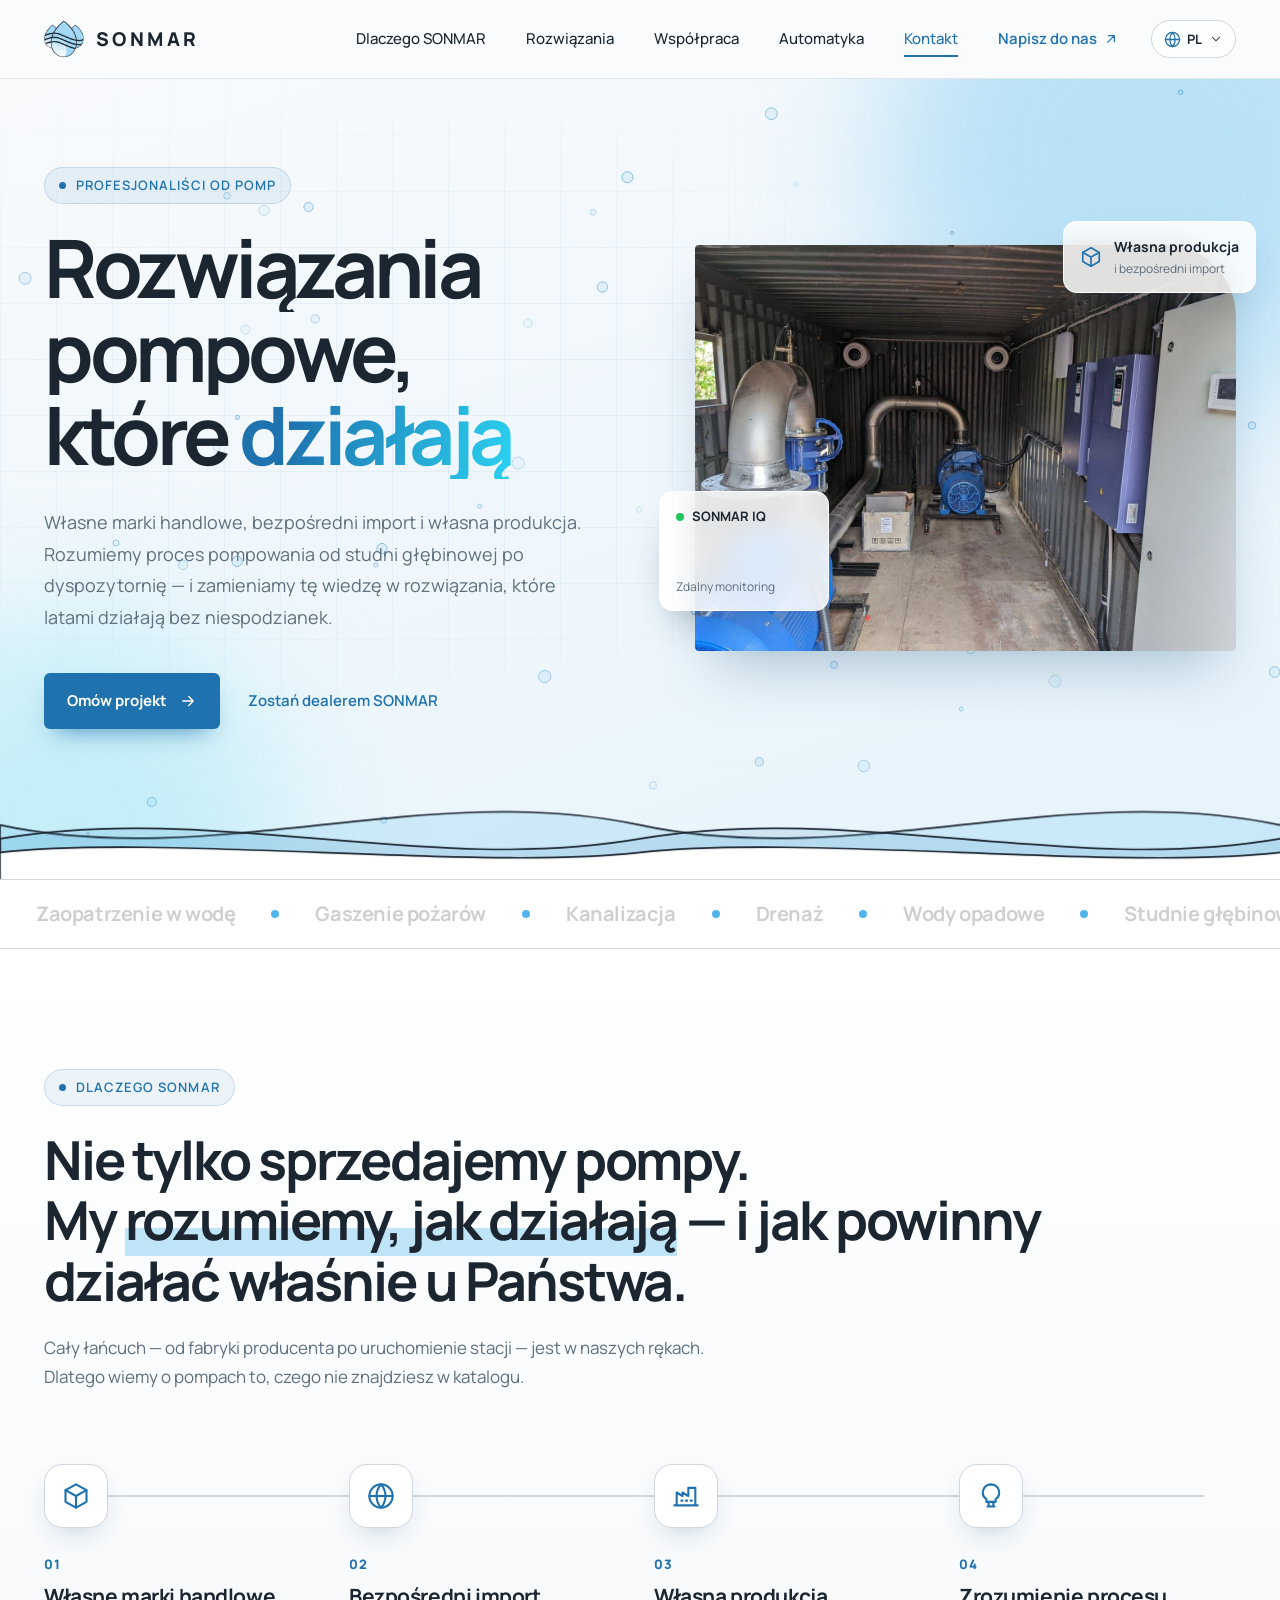
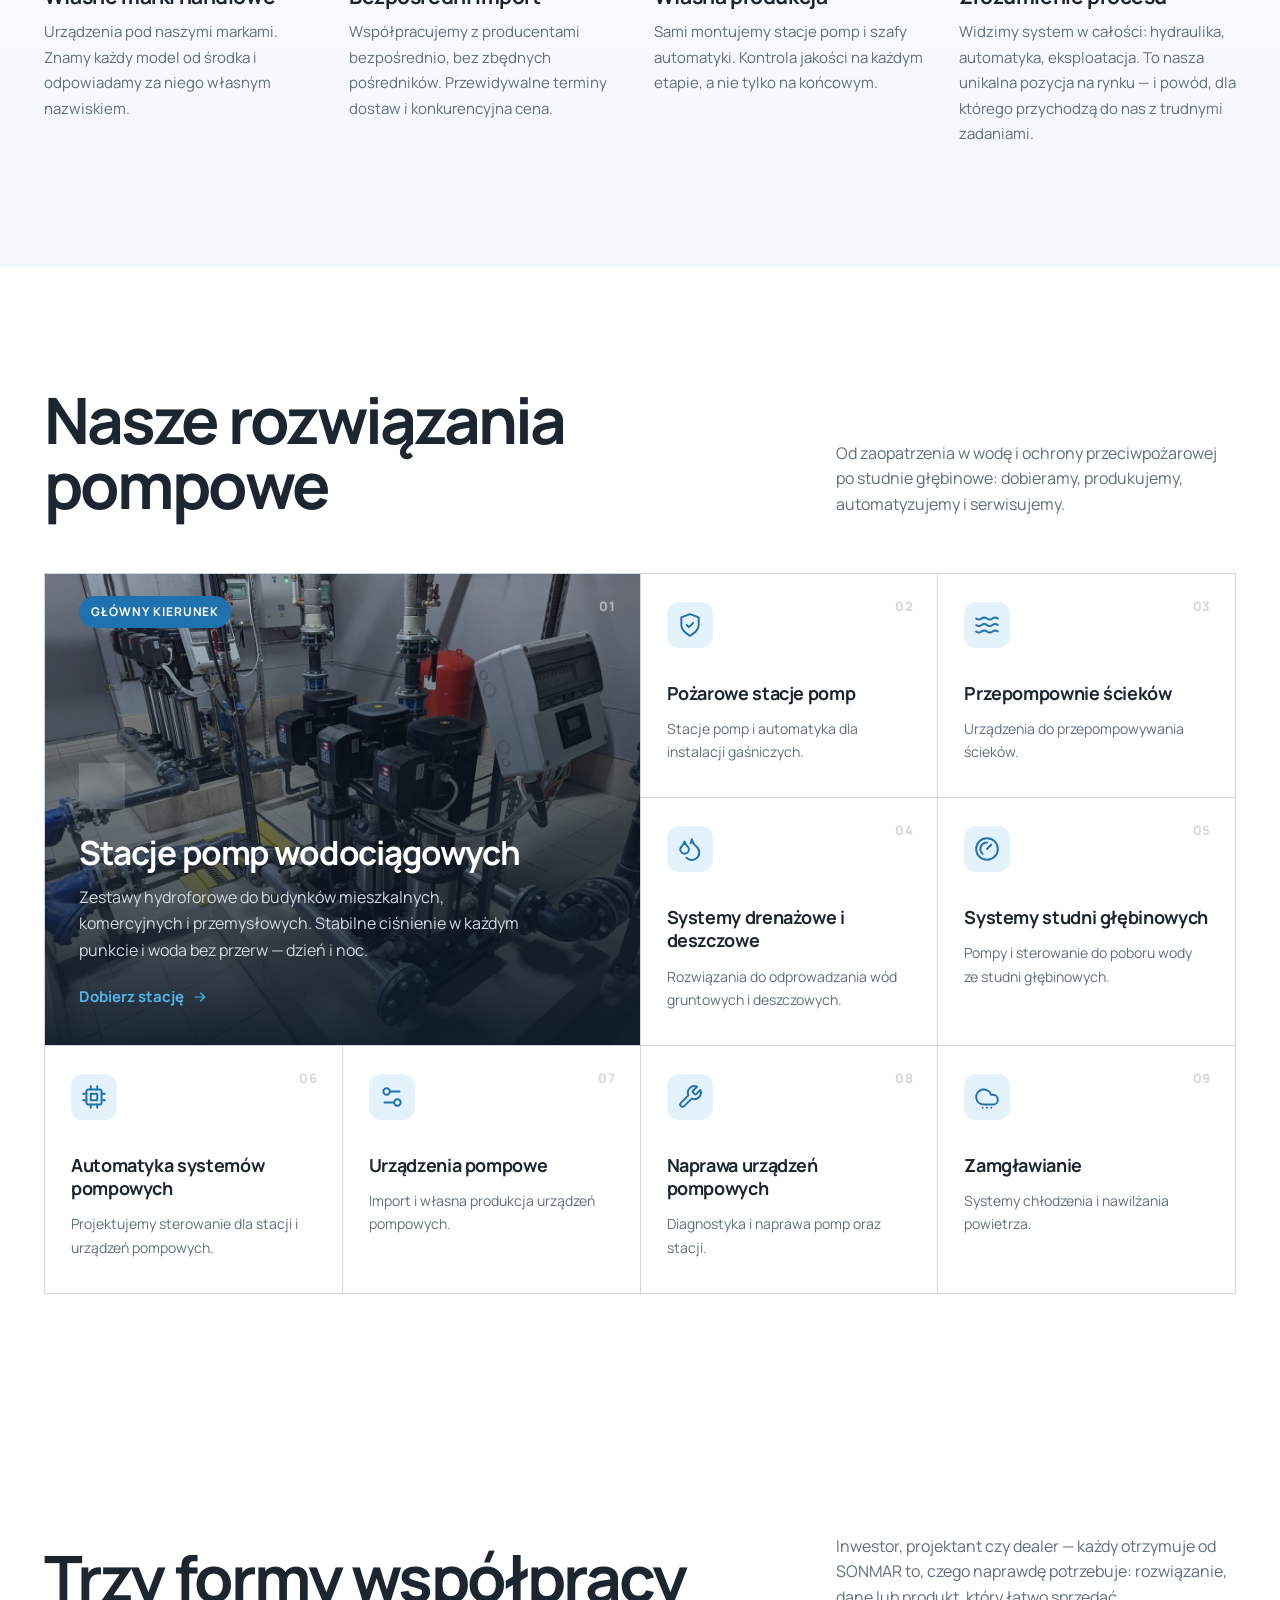
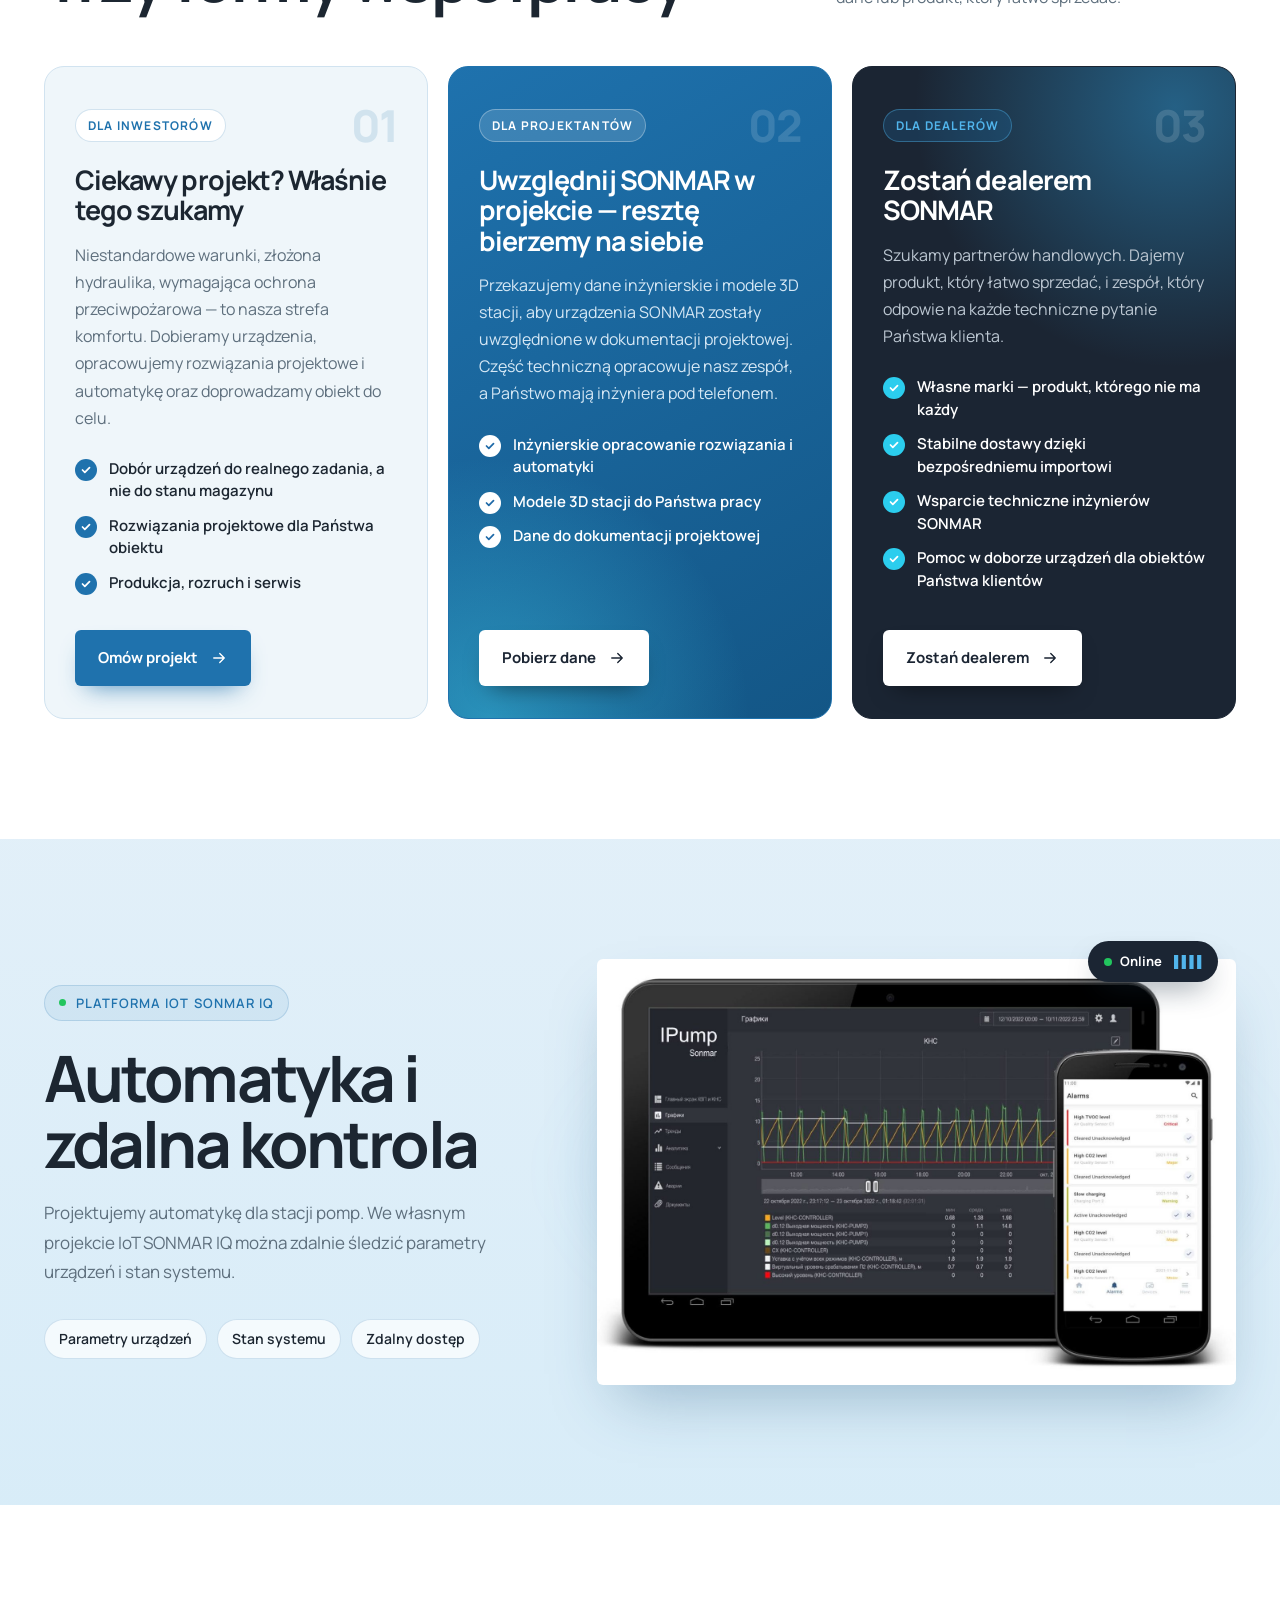
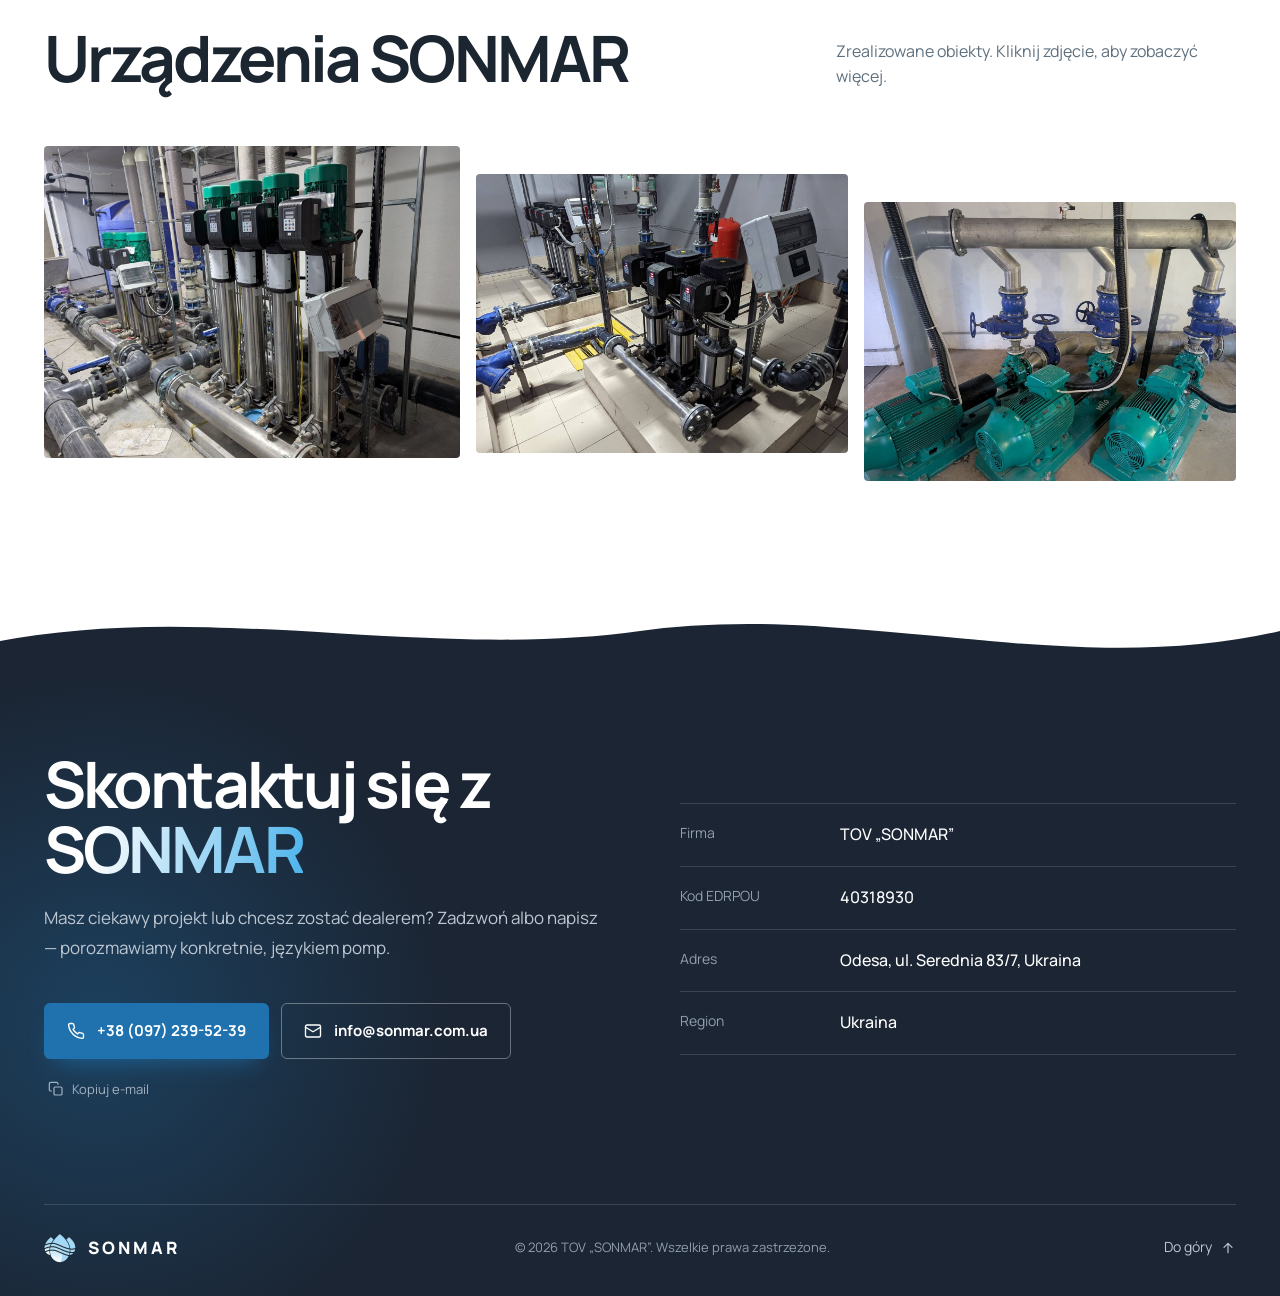
==== pl/index.html @ 3828e10c "Add language switcher with Polish, Romanian and Russian versions Ukrainian stays the default at the " ====
<!DOCTYPE html>
<!-- Згенеровано з index.html скриптом i18n/build.py — не редагуйте вручну -->

<html lang="pl">
<head>
<meta charset="utf-8"/>
<meta content="width=device-width, initial-scale=1.0" name="viewport"/>
<title>SONMAR — rozwiązania pompowe: własne marki, import, produkcja</title>
<meta content="SONMAR — profesjonaliści od pomp: własne marki, bezpośredni import i produkcja. Stacje pomp wodociągowych, pożarowych, przepompownie ścieków i automatyka pod klucz. Szukamy dealerów." name="description"/>
<meta content="index, follow" name="robots"/>
<meta content="#1f6aa8" name="theme-color"/>
<meta content="SONMAR — stacje pomp i automatyka" property="og:title"/>
<meta content="Stacje pomp, automatyka, dane inżynierskie i modele 3D SONMAR dla projektantów." property="og:description"/>
<meta content="website" property="og:type"/>
<meta content="pl_PL" property="og:locale"/>
<meta content="https://sonmar.com.ua/images/pump-station-container.jpg" property="og:image"/>
<meta content="https://sonmar.com.ua/pl/" property="og:url"/>
<meta content="summary_large_image" name="twitter:card"/>
<link href="https://sonmar.com.ua/pl/" rel="canonical"/>
<link href="https://sonmar.com.ua/" hreflang="uk" rel="alternate"/>
<link href="https://sonmar.com.ua/pl/" hreflang="pl" rel="alternate"/>
<link href="https://sonmar.com.ua/ro/" hreflang="ro" rel="alternate"/>
<link href="https://sonmar.com.ua/ru/" hreflang="ru" rel="alternate"/>
<link href="https://sonmar.com.ua/" hreflang="x-default" rel="alternate"/>
<link href="../images/sonmar-iq-mark.png" rel="icon" type="image/png"/>
<link href="../images/apple-touch-icon.png" rel="apple-touch-icon"/>
<link href="https://fonts.googleapis.com" rel="preconnect"/>
<link crossorigin="" href="https://fonts.gstatic.com" rel="preconnect"/>
<link href="https://fonts.googleapis.com/css2?family=Manrope:wght@400;500;600;700;800&amp;display=swap" rel="stylesheet"/>
<link href="../styles.css?v=202610081537" rel="stylesheet"/>
</head>
<body>
<div aria-hidden="true" class="progress"><span></span></div>
<!-- ===== Header ===== -->
<header class="header" id="header">
<div class="container header__inner">
<a aria-label="SONMAR — na górę strony" class="logo" href="#top">
<img alt="" height="40" src="../images/sonmar-iq-mark.png" width="40"/>
<span>SONMAR</span>
</a>
<nav aria-label="Główna nawigacja" class="nav" id="nav">
<a href="#why">Dlaczego SONMAR</a>
<a href="#systems">Rozwiązania</a>
<a href="#partners">Współpraca</a>
<a href="#automation">Automatyka</a>
<a href="#contacts">Kontakt</a>
<a class="nav__cta" href="#contacts">Napisz do nas
          <svg aria-hidden="true" height="16" viewbox="0 0 24 24" width="16"><path d="M7 17 17 7M8 7h9v9"></path></svg>
</a>
</nav>
<div class="lang" id="lang">
<button aria-expanded="false" aria-haspopup="true" aria-label="Język strony" class="lang__btn">
<svg aria-hidden="true" height="17" viewbox="0 0 24 24" width="17"><circle cx="12" cy="12" r="10"></circle><path d="M2 12h20M12 2a15 15 0 0 1 0 20M12 2a15 15 0 0 0 0 20"></path></svg>
<span class="lang__cur">PL</span>
<svg aria-hidden="true" class="lang__chev" height="14" viewbox="0 0 24 24" width="14"><path d="m6 9 6 6 6-6"></path></svg>
</button>
<ul class="lang__menu">
<li><a data-lang="uk" href="/" hreflang="uk" lang="uk"><b>UA</b> Українська</a></li>
<li><a aria-current="true" data-lang="pl" href="/pl/" hreflang="pl" lang="pl"><b>PL</b> Polski</a></li>
<li><a data-lang="ro" href="/ro/" hreflang="ro" lang="ro"><b>RO</b> Română</a></li>
<li><a data-lang="ru" href="/ru/" hreflang="ru" lang="ru"><b>RU</b> Русский</a></li>
</ul>
</div>
<button aria-controls="nav" aria-expanded="false" aria-label="Menu" class="burger" id="burger">
<span></span><span></span><span></span>
</button>
</div>
</header>
<main id="top">
<!-- ===== Hero ===== -->
<section class="hero">
<div aria-hidden="true" class="hero__bg">
<div class="blob blob--1"></div>
<div class="blob blob--2"></div>
<div class="grid-pattern"></div>
<canvas id="bubbles"></canvas>
</div>
<div class="container hero__inner">
<div class="hero__text">
<span class="eyebrow reveal"><i class="dot"></i> Profesjonaliści od pomp</span>
<h1 class="hero__title">
<span class="line"><span>Rozwiązania</span></span>
<span class="line"><span>pompowe,</span></span>
<span class="line"><span>które <em class="gradient-text">działają</em></span></span>
</h1>
<p class="hero__lead reveal" style="--d: .45s">
            Własne marki handlowe, bezpośredni import i własna produkcja. Rozumiemy proces pompowania od studni głębinowej po dyspozytornię — i zamieniamy tę wiedzę w rozwiązania, które latami działają bez niespodzianek.
          </p>
<div class="hero__actions reveal" style="--d: .6s">
<a class="btn btn--primary magnetic" href="#contacts">
              Omów projekt
              <svg aria-hidden="true" height="18" viewbox="0 0 24 24" width="18"><path d="M5 12h14M13 6l6 6-6 6"></path></svg>
</a>
<a class="link-arrow" href="#partners">Zostań dealerem SONMAR</a>
</div>
</div>
<div class="hero__media reveal" style="--d: .3s">
<div class="hero__frame tilt">
<img alt="Stacja pomp SONMAR w kontenerze" fetchpriority="high" height="1054" src="../images/pump-station-container.jpg" width="1400"/>
<div aria-hidden="true" class="hero__shine"></div>
</div>
<div class="float-card float-card--iq">
<span class="live"><i></i> SONMAR IQ</span>
<svg aria-hidden="true" class="spark" viewbox="0 0 120 36">
<path d="M0 26 L12 22 L20 28 L30 12 L40 18 L50 8 L60 20 L72 14 L82 24 L94 10 L106 16 L120 6"></path>
</svg>
<small>Zdalny monitoring</small>
</div>
<div class="float-card float-card--3d">
<svg aria-hidden="true" class="cube" height="22" viewbox="0 0 24 24" width="22"><path d="M12 2 3 7v10l9 5 9-5V7l-9-5Z"></path><path d="m3 7 9 5 9-5M12 12v10"></path></svg>
<div><b>Własna produkcja</b><small>i bezpośredni import</small></div>
</div>
</div>
</div>
<svg aria-hidden="true" class="waves" preserveaspectratio="none" viewbox="0 0 1440 120">
<path class="wave wave--1" d="M0 60 C 240 110 480 10 720 60 C 960 110 1200 10 1440 60 C 1680 110 1920 10 2160 60 C 2400 110 2640 10 2880 60 V120 H0 Z"></path>
<path class="wave wave--2" d="M0 75 C 240 35 480 115 720 75 C 960 35 1200 115 1440 75 C 1680 35 1920 115 2160 75 C 2400 35 2640 115 2880 75 V120 H0 Z"></path>
<path class="wave wave--3" d="M0 90 C 180 70 540 110 720 90 C 900 70 1260 110 1440 90 C 1620 70 1980 110 2160 90 C 2340 70 2700 110 2880 90 V120 H0 Z"></path>
</svg>
</section>
<!-- ===== Ticker ===== -->
<div aria-hidden="true" class="ticker">
<div class="ticker__track">
<span>Zaopatrzenie w wodę</span><span>Gaszenie pożarów</span><span>Kanalizacja</span><span>Drenaż</span><span>Wody opadowe</span><span>Studnie głębinowe</span><span>Automatyka</span><span>Modele 3D</span><span>Zamgławianie</span><span>Serwis</span>
<span>Zaopatrzenie w wodę</span><span>Gaszenie pożarów</span><span>Kanalizacja</span><span>Drenaż</span><span>Wody opadowe</span><span>Studnie głębinowe</span><span>Automatyka</span><span>Modele 3D</span><span>Zamgławianie</span><span>Serwis</span>
</div>
</div>
<!-- ===== Why SONMAR ===== -->
<section class="section why" id="why">
<div class="container">
<span class="eyebrow reveal"><i class="dot"></i> Dlaczego SONMAR</span>
<h2 class="why__statement reveal">
          Nie tylko sprzedajemy pompy.<br/>
          My <span class="mark">rozumiemy, jak działają</span> — i jak powinny działać właśnie u Państwa.
        </h2>
<p class="lead reveal" style="--d:.1s">Cały łańcuch — od fabryki producenta po uruchomienie stacji — jest w naszych rękach. Dlatego wiemy o pompach to, czego nie znajdziesz w katalogu.</p>
<div class="flow" id="flow">
<div aria-hidden="true" class="flow__line"><span></span></div>
<article class="pillar reveal">
<span class="pillar__icon"><svg aria-hidden="true" viewbox="0 0 24 24"><path d="M12 2 3 7v10l9 5 9-5V7l-9-5Z"></path><path d="m3 7 9 5 9-5M12 12v10"></path></svg></span>
<span class="pillar__num">01</span>
<h3>Własne marki handlowe</h3>
<p>Urządzenia pod naszymi markami. Znamy każdy model od środka i odpowiadamy za niego własnym nazwiskiem.</p>
</article>
<article class="pillar reveal" style="--d:.1s">
<span class="pillar__icon"><svg aria-hidden="true" viewbox="0 0 24 24"><circle cx="12" cy="12" r="10"></circle><path d="M2 12h20M12 2a15 15 0 0 1 0 20M12 2a15 15 0 0 0 0 20"></path></svg></span>
<span class="pillar__num">02</span>
<h3>Bezpośredni import</h3>
<p>Współpracujemy z producentami bezpośrednio, bez zbędnych pośredników. Przewidywalne terminy dostaw i konkurencyjna cena.</p>
</article>
<article class="pillar reveal" style="--d:.2s">
<span class="pillar__icon"><svg aria-hidden="true" viewbox="0 0 24 24"><path d="M2 20h20M4 20V9l5 3V9l5 3V5h6v15"></path><path d="M8 16h1M12 16h1M16 16h1"></path></svg></span>
<span class="pillar__num">03</span>
<h3>Własna produkcja</h3>
<p>Sami montujemy stacje pomp i szafy automatyki. Kontrola jakości na każdym etapie, a nie tylko na końcowym.</p>
</article>
<article class="pillar reveal" style="--d:.3s">
<span class="pillar__icon"><svg aria-hidden="true" viewbox="0 0 24 24"><path d="M12 2a7 7 0 0 0-4 12.7V17h8v-2.3A7 7 0 0 0 12 2Z"></path><path d="M9 21h6M10 17v4M14 17v4"></path></svg></span>
<span class="pillar__num">04</span>
<h3>Zrozumienie procesu</h3>
<p>Widzimy system w całości: hydraulika, automatyka, eksploatacja. To nasza unikalna pozycja na rynku — i powód, dla którego przychodzą do nas z trudnymi zadaniami.</p>
</article>
</div>
</div>
</section>
<!-- ===== Systems ===== -->
<section class="section" id="systems">
<div class="container">
<div class="section__head">
<h2 class="h2 reveal">Nasze rozwiązania pompowe</h2>
<p class="section__sub reveal" style="--d:.1s">Od zaopatrzenia w wodę i ochrony przeciwpożarowej po studnie głębinowe: dobieramy, produkujemy, automatyzujemy i serwisujemy.</p>
</div>
<div class="cards">
<article class="card card--feature reveal">
<img alt="" class="card__bg" loading="lazy" src="../images/pump-equipment.jpg"/>
<span class="card__num">01</span>
<span class="card__badge">Główny kierunek</span>
<svg aria-hidden="true" class="card__icon" viewbox="0 0 24 24"><path d="M12 2.7S5 10 5 14.5a7 7 0 0 0 14 0C19 10 12 2.7 12 2.7Z"></path><path d="M9 15a3 3 0 0 0 3 3"></path></svg>
<h3>Stacje pomp wodociągowych</h3>
<p>Zestawy hydroforowe do budynków mieszkalnych, komercyjnych i przemysłowych. Stabilne ciśnienie w każdym punkcie i woda bez przerw — dzień i noc.</p>
<a class="card__link" href="#contacts">Dobierz stację
              <svg aria-hidden="true" height="16" viewbox="0 0 24 24" width="16"><path d="M5 12h14M13 6l6 6-6 6"></path></svg>
</a>
</article>
<article class="card reveal">
<span class="card__num">02</span>
<svg aria-hidden="true" class="card__icon" viewbox="0 0 24 24"><path d="M12 22s8-4 8-10V5l-8-3-8 3v7c0 6 8 10 8 10Z"></path><path d="m9 12 2 2 4-4"></path></svg>
<h3>Pożarowe stacje pomp</h3>
<p>Stacje pomp i automatyka dla instalacji gaśniczych.</p>
</article>
<article class="card reveal" style="--d:.06s">
<span class="card__num">03</span>
<svg aria-hidden="true" class="card__icon" viewbox="0 0 24 24"><path d="M2 6c.6.5 1.2 1 2.5 1C7 7 7 5 9.5 5c2.6 0 2.4 2 5 2 2.5 0 2.5-2 5-2 1.3 0 1.9.5 2.5 1M2 12c.6.5 1.2 1 2.5 1 2.5 0 2.5-2 5-2 2.6 0 2.4 2 5 2 2.5 0 2.5-2 5-2 1.3 0 1.9.5 2.5 1M2 18c.6.5 1.2 1 2.5 1 2.5 0 2.5-2 5-2 2.6 0 2.4 2 5 2 2.5 0 2.5-2 5-2 1.3 0 1.9.5 2.5 1"></path></svg>
<h3>Przepompownie ścieków</h3>
<p>Urządzenia do przepompowywania ścieków.</p>
</article>
<article class="card reveal" style="--d:.12s">
<span class="card__num">04</span>
<svg aria-hidden="true" class="card__icon" viewbox="0 0 24 24"><path d="M7 16.3c2.2 0 4-1.8 4-4 0-1.2-.6-2.3-1.8-3.3S7.3 6.6 7 5c-.3 1.6-1.2 3.1-2.2 4S3 11.1 3 12.3c0 2.2 1.8 4 4 4Z"></path><path d="M12.6 6.6A11 11 0 0 0 13.6 3c.5 2.5 2 4.9 4 6.5s3 3.5 3 5.5a6.98 6.98 0 0 1-11.9 5"></path></svg>
<h3>Systemy drenażowe i deszczowe</h3>
<p>Rozwiązania do odprowadzania wód gruntowych i deszczowych.</p>
</article>
<article class="card reveal" style="--d:.18s">
<span class="card__num">05</span>
<svg aria-hidden="true" class="card__icon" viewbox="0 0 24 24"><circle cx="12" cy="12" r="10"></circle><path d="m12 12 4-4M8 16.5A6 6 0 0 1 12 6"></path></svg>
<h3>Systemy studni głębinowych</h3>
<p>Pompy i sterowanie do poboru wody ze studni głębinowych.</p>
</article>
<article class="card reveal">
<span class="card__num">06</span>
<svg aria-hidden="true" class="card__icon" viewbox="0 0 24 24"><rect height="14" rx="2" width="14" x="5" y="5"></rect><rect height="6" width="6" x="9" y="9"></rect><path d="M9 2v3M15 2v3M9 19v3M15 19v3M2 9h3M2 15h3M19 9h3M19 15h3"></path></svg>
<h3>Automatyka systemów pompowych</h3>
<p>Projektujemy sterowanie dla stacji i urządzeń pompowych.</p>
</article>
<article class="card reveal" style="--d:.06s">
<span class="card__num">07</span>
<svg aria-hidden="true" class="card__icon" viewbox="0 0 24 24"><path d="M14 17H5M19 7h-9"></path><circle cx="17" cy="17" r="3"></circle><circle cx="7" cy="7" r="3"></circle></svg>
<h3>Urządzenia pompowe</h3>
<p>Import i własna produkcja urządzeń pompowych.</p>
</article>
<article class="card reveal" style="--d:.12s">
<span class="card__num">08</span>
<svg aria-hidden="true" class="card__icon" viewbox="0 0 24 24"><path d="M14.7 6.3a1 1 0 0 0 0 1.4l1.6 1.6a1 1 0 0 0 1.4 0l3.77-3.77a6 6 0 0 1-7.94 7.94l-6.91 6.91a2.12 2.12 0 0 1-3-3l6.91-6.91a6 6 0 0 1 7.94-7.94l-3.76 3.76Z"></path></svg>
<h3>Naprawa urządzeń pompowych</h3>
<p>Diagnostyka i naprawa pomp oraz stacji.</p>
</article>
<article class="card reveal" style="--d:.18s">
<span class="card__num">09</span>
<svg aria-hidden="true" class="card__icon" viewbox="0 0 24 24"><path d="M17.5 19H9a7 7 0 1 1 6.71-9h1.79a4.5 4.5 0 1 1 0 9Z"></path><path d="M8 22h.01M12 22h.01M16 22h.01"></path></svg>
<h3>Zamgławianie</h3>
<p>Systemy chłodzenia i nawilżania powietrza.</p>
</article>
</div>
</div>
</section>
<!-- ===== Partners ===== -->
<section class="section paths" id="partners">
<div class="container">
<div class="section__head">
<h2 class="h2 reveal">Trzy formy współpracy</h2>
<p class="section__sub reveal" style="--d:.1s">Inwestor, projektant czy dealer — każdy otrzymuje od SONMAR to, czego naprawdę potrzebuje: rozwiązanie, dane lub produkt, który łatwo sprzedać.</p>
</div>
<div class="paths__grid paths__grid--3">
<article class="path reveal">
<div class="path__top"><span class="path__tag">Dla inwestorów</span><span class="path__num">01</span></div>
<h3>Ciekawy projekt? Właśnie tego szukamy</h3>
<p>Niestandardowe warunki, złożona hydraulika, wymagająca ochrona przeciwpożarowa — to nasza strefa komfortu. Dobieramy urządzenia, opracowujemy rozwiązania projektowe i automatykę oraz doprowadzamy obiekt do celu.</p>
<ul class="ticks">
<li>Dobór urządzeń do realnego zadania, a nie do stanu magazynu</li>
<li>Rozwiązania projektowe dla Państwa obiektu</li>
<li>Produkcja, rozruch i serwis</li>
</ul>
<a class="btn btn--primary magnetic" href="#contacts">Omów projekt
              <svg aria-hidden="true" height="18" viewbox="0 0 24 24" width="18"><path d="M5 12h14M13 6l6 6-6 6"></path></svg>
</a>
</article>
<article class="path path--blue reveal" id="designers" style="--d:.1s">
<div aria-hidden="true" class="path__glow"></div>
<div class="path__top"><span class="path__tag">Dla projektantów</span><span class="path__num">02</span></div>
<h3>Uwzględnij SONMAR w projekcie — resztę bierzemy na siebie</h3>
<p>Przekazujemy dane inżynierskie i modele 3D stacji, aby urządzenia SONMAR zostały uwzględnione w dokumentacji projektowej. Część techniczną opracowuje nasz zespół, a Państwo mają inżyniera pod telefonem.</p>
<ul class="ticks">
<li>Inżynierskie opracowanie rozwiązania i automatyki</li>
<li>Modele 3D stacji do Państwa pracy</li>
<li>Dane do dokumentacji projektowej</li>
</ul>
<a class="btn btn--light magnetic" href="mailto:info@sonmar.com.ua?subject=Dane%20do%20projektu">Pobierz dane
              <svg aria-hidden="true" height="18" viewbox="0 0 24 24" width="18"><path d="M5 12h14M13 6l6 6-6 6"></path></svg>
</a>
</article>
<article class="path path--dark reveal" id="dealers" style="--d:.2s">
<div aria-hidden="true" class="path__glow"></div>
<div class="path__top"><span class="path__tag">Dla dealerów</span><span class="path__num">03</span></div>
<h3>Zostań dealerem SONMAR</h3>
<p>Szukamy partnerów handlowych. Dajemy produkt, który łatwo sprzedać, i zespół, który odpowie na każde techniczne pytanie Państwa klienta.</p>
<ul class="ticks">
<li>Własne marki — produkt, którego nie ma każdy</li>
<li>Stabilne dostawy dzięki bezpośredniemu importowi</li>
<li>Wsparcie techniczne inżynierów SONMAR</li>
<li>Pomoc w doborze urządzeń dla obiektów Państwa klientów</li>
</ul>
<a class="btn btn--light magnetic" href="mailto:info@sonmar.com.ua?subject=Dealer%20SONMAR">Zostań dealerem
              <svg aria-hidden="true" height="18" viewbox="0 0 24 24" width="18"><path d="M5 12h14M13 6l6 6-6 6"></path></svg>
</a>
</article>
</div>
</div>
</section>
<!-- ===== Automation ===== -->
<section class="section section--blue" id="automation">
<div class="container split split--center">
<div class="split__text">
<span class="eyebrow reveal"><i class="dot dot--live"></i> Platforma IoT SONMAR IQ</span>
<h2 class="h2 reveal">Automatyka i zdalna kontrola</h2>
<p class="lead reveal" style="--d:.1s">Projektujemy automatykę dla stacji pomp. We własnym projekcie IoT SONMAR IQ można zdalnie śledzić parametry urządzeń i stan systemu.</p>
<ul class="chips reveal" style="--d:.2s">
<li>Parametry urządzeń</li>
<li>Stan systemu</li>
<li>Zdalny dostęp</li>
</ul>
</div>
<div class="device reveal" style="--d:.15s">
<div aria-hidden="true" class="device__glow"></div>
<img alt="Interfejs SONMAR IQ na tablecie i smartfonie" height="1096" loading="lazy" src="../images/sonmar-iot-dashboard.jpg" width="1648"/>
<div class="device__badge">
<span class="live"><i></i> Online</span>
<svg aria-hidden="true" class="eq" viewbox="0 0 40 20">
<rect height="20" width="6" x="0"></rect><rect height="20" width="6" x="11"></rect><rect height="20" width="6" x="22"></rect><rect height="20" width="6" x="33"></rect>
</svg>
</div>
</div>
</div>
</section>
<!-- ===== Equipment ===== -->
<section class="section" id="equipment">
<div class="container">
<div class="section__head">
<h2 class="h2 reveal">Urządzenia SONMAR</h2>
<p class="section__sub reveal" style="--d:.1s">Zrealizowane obiekty. Kliknij zdjęcie, aby zobaczyć więcej.</p>
</div>
<div class="gallery">
<button class="gallery__item reveal" data-full="../images/pump-installation.jpg">
<img alt="Zestaw hydroforowy" height="1054" loading="lazy" src="../images/pump-installation.jpg" width="1400"/>
<span aria-hidden="true" class="gallery__zoom"><svg height="22" viewbox="0 0 24 24" width="22"><circle cx="11" cy="11" r="7"></circle><path d="m20 20-4-4M11 8v6M8 11h6"></path></svg></span>
</button>
<button class="gallery__item reveal" data-full="../images/pump-equipment.jpg" style="--d:.1s">
<img alt="Pionowe pompy wielostopniowe ze sterowaniem częstotliwościowym" height="1054" loading="lazy" src="../images/pump-equipment.jpg" width="1400"/>
<span aria-hidden="true" class="gallery__zoom"><svg height="22" viewbox="0 0 24 24" width="22"><circle cx="11" cy="11" r="7"></circle><path d="m20 20-4-4M11 8v6M8 11h6"></path></svg></span>
</button>
<button class="gallery__item reveal" data-full="../images/pump-units.jpg" style="--d:.2s">
<img alt="Pompy blokowe z armaturą odcinającą" height="1054" loading="lazy" src="../images/pump-units.jpg" width="1400"/>
<span aria-hidden="true" class="gallery__zoom"><svg height="22" viewbox="0 0 24 24" width="22"><circle cx="11" cy="11" r="7"></circle><path d="m20 20-4-4M11 8v6M8 11h6"></path></svg></span>
</button>
</div>
</div>
</section>
<!-- ===== Contacts ===== -->
<section class="contacts" id="contacts">
<svg aria-hidden="true" class="contacts__wave" preserveaspectratio="none" viewbox="0 0 1440 80">
<path d="M0 0 H1440 V30 C 1200 80 960 0 720 30 C 480 60 240 0 0 40 Z"></path>
</svg>
<div aria-hidden="true" class="contacts__glow"></div>
<div class="container split">
<div class="split__text">
<h2 class="h2 reveal">Skontaktuj się z <span class="gradient-text gradient-text--light">SONMAR</span></h2>
<p class="lead reveal" style="--d:.1s">Masz ciekawy projekt lub chcesz zostać dealerem? Zadzwoń albo napisz — porozmawiamy konkretnie, językiem pomp.</p>
<div class="contacts__actions reveal" style="--d:.2s">
<a class="btn btn--primary magnetic" href="tel:+380972395239">
<svg aria-hidden="true" height="18" viewbox="0 0 24 24" width="18"><path d="M22 16.9v3a2 2 0 0 1-2.2 2 19.8 19.8 0 0 1-8.6-3.1 19.5 19.5 0 0 1-6-6A19.8 19.8 0 0 1 2.1 4.2 2 2 0 0 1 4.1 2h3a2 2 0 0 1 2 1.7c.1 1 .4 1.9.7 2.8a2 2 0 0 1-.5 2.1L8 9.9a16 16 0 0 0 6 6l1.3-1.3a2 2 0 0 1 2.1-.4c.9.3 1.8.6 2.8.7a2 2 0 0 1 1.7 2Z"></path></svg>
              +38 (097) 239-52-39
            </a>
<a class="btn btn--ghost" href="mailto:info@sonmar.com.ua">
<svg aria-hidden="true" height="18" viewbox="0 0 24 24" width="18"><rect height="16" rx="2" width="20" x="2" y="4"></rect><path d="m22 7-10 6L2 7"></path></svg>
              info@sonmar.com.ua
            </a>
<button aria-label="Skopiuj e-mail" class="copy" data-copied="E-mail skopiowany ✓" data-copy="info@sonmar.com.ua">
<svg aria-hidden="true" height="16" viewbox="0 0 24 24" width="16"><rect height="12" rx="2" width="12" x="9" y="9"></rect><path d="M5 15H4a2 2 0 0 1-2-2V4a2 2 0 0 1 2-2h9a2 2 0 0 1 2 2v1"></path></svg>
<span>Kopiuj e-mail</span>
</button>
</div>
</div>
<dl class="requisites">
<div class="reveal"><dt>Firma</dt><dd>TOV „SONMAR”</dd></div>
<div class="reveal" style="--d:.06s"><dt>Kod EDRPOU</dt><dd>40318930</dd></div>
<div class="reveal" style="--d:.12s"><dt>Adres</dt><dd>Odesa, ul. Serednia 83/7, Ukraina</dd></div>
<div class="reveal" style="--d:.18s"><dt>Region</dt><dd>Ukraina</dd></div>
</dl>
</div>
<footer class="container footer">
<a class="logo logo--light" href="#top">
<img alt="" height="32" src="../images/sonmar-iq-mark.png" width="32"/>
<span>SONMAR</span>
</a>
<small>© <span id="year">2026</span> TOV „SONMAR”. Wszelkie prawa zastrzeżone.</small>
<a class="footer__up" href="#top">Do góry
          <svg aria-hidden="true" height="16" viewbox="0 0 24 24" width="16"><path d="M12 19V5M6 11l6-6 6 6"></path></svg>
</a>
</footer>
</section>
</main>
<!-- Lightbox -->
<div aria-label="Podgląd zdjęcia" aria-modal="true" class="lightbox" hidden="" id="lightbox" role="dialog">
<button aria-label="Zamknij" class="lightbox__close">×</button>
<button aria-label="Poprzednie zdjęcie" class="lightbox__nav lightbox__nav--prev">‹</button>
<img alt="" src="../"/>
<button aria-label="Następne zdjęcie" class="lightbox__nav lightbox__nav--next">›</button>
</div>
<div aria-live="polite" class="toast" id="toast" role="status"></div>
<script defer="" src="../script.js?v=202610081537"></script>
</body>
</html>
---- styles.css ----
/* ============ Tokens ============ */
:root {
  --primary: hsl(205 70% 40%);
  --primary-600: hsl(205 72% 34%);
  --primary-300: hsl(201 80% 62%);
  --accent: hsl(196 31% 46%);
  --cyan: hsl(190 85% 55%);
  --fg: hsl(211 28% 15%);
  --muted-fg: hsl(207 14% 43%);
  --bg: hsl(0 0% 98%);
  --white: #fff;
  --muted: hsl(204 54% 95%);
  --secondary: hsl(202 76% 94%);
  --border: hsl(210 17% 84%);
  --dark: #1b2533;
  --dark-2: #222e3e;

  --radius: 6px;
  --shadow-lg: 0 30px 60px -20px hsl(205 60% 30% / .35);
  --ease: cubic-bezier(.22, 1, .36, 1);
  --container: 1240px;
}

*, *::before, *::after { box-sizing: border-box; }
html { scroll-behavior: smooth; scroll-padding-top: 80px; -webkit-text-size-adjust: 100%; }
body {
  margin: 0;
  font-family: "Manrope", system-ui, -apple-system, "Segoe UI", Roboto, sans-serif;
  color: var(--fg);
  background: var(--white);
  line-height: 1.6;
  -webkit-font-smoothing: antialiased;
  overflow-x: hidden;
}
img { max-width: 100%; display: block; height: auto; }
a { color: inherit; text-decoration: none; }
button { font: inherit; cursor: pointer; }
svg { fill: none; stroke: currentColor; stroke-width: 1.8; stroke-linecap: round; stroke-linejoin: round; }
::selection { background: var(--primary); color: #fff; }
:focus-visible { outline: 2px solid var(--primary-300); outline-offset: 3px; border-radius: 4px; }

.container { width: 100%; max-width: var(--container); margin: 0 auto; padding: 0 24px; }
@media (max-width: 600px) { .container { padding: 0 16px; } }

/* ============ Scroll progress ============ */
.progress { position: fixed; inset: 0 0 auto; height: 3px; z-index: 100; pointer-events: none; }
.progress span {
  display: block; height: 100%; width: 100%;
  background: linear-gradient(90deg, var(--primary), var(--cyan));
  transform-origin: 0 50%; transform: scaleX(0);
}

/* ============ Header ============ */
.header {
  position: sticky; top: 0; z-index: 50;
  background: hsl(210 40% 98% / .78);
  backdrop-filter: saturate(160%) blur(14px);
  -webkit-backdrop-filter: saturate(160%) blur(14px);
  border-bottom: 1px solid hsl(210 17% 84% / .6);
  transition: box-shadow .3s, background .3s;
}
.header.is-scrolled { box-shadow: 0 10px 30px -18px hsl(211 40% 20% / .35); background: hsl(0 0% 100% / .88); }
.header__inner { display: flex; align-items: center; justify-content: space-between; height: 78px; }

.logo { display: inline-flex; align-items: center; gap: 12px; font-weight: 800; letter-spacing: .18em; font-size: 19px; }
.logo img { width: 40px; height: 40px; transition: transform .6s var(--ease); }
.logo:hover img { transform: rotate(-12deg) scale(1.08); }
.logo--light { color: #fff; font-size: 17px; }
.logo--light img { width: 32px; height: 32px; }

.nav { display: flex; align-items: center; gap: 40px; font-weight: 500; font-size: 15px; }
.nav a { position: relative; padding: 6px 0; }
.nav a:not(.nav__cta)::after {
  content: ""; position: absolute; left: 0; right: 0; bottom: 0; height: 2px;
  background: var(--primary); transform: scaleX(0); transform-origin: right;
  transition: transform .35s var(--ease);
}
.nav a:hover::after, .nav a.is-active::after { transform: scaleX(1); transform-origin: left; }
.nav a.is-active { color: var(--primary); }
.nav__cta { color: var(--primary); display: inline-flex; align-items: center; gap: 6px; font-weight: 600; }
.nav__cta svg { transition: transform .3s var(--ease); }
.nav__cta:hover svg { transform: translate(3px, -3px); }

.burger { display: none; width: 44px; height: 44px; border: 0; background: transparent; position: relative; }
.burger span { position: absolute; left: 11px; right: 11px; height: 2px; background: var(--fg); border-radius: 2px; transition: transform .35s var(--ease), opacity .2s; }
.burger span:nth-child(1) { top: 15px; }
.burger span:nth-child(2) { top: 21px; }
.burger span:nth-child(3) { top: 27px; }
.burger[aria-expanded="true"] span:nth-child(1) { transform: translateY(6px) rotate(45deg); }
.burger[aria-expanded="true"] span:nth-child(2) { opacity: 0; }
.burger[aria-expanded="true"] span:nth-child(3) { transform: translateY(-6px) rotate(-45deg); }

@media (max-width: 1080px) {
  .header__inner { height: 66px; }
  .burger { display: block; }
  .nav {
    position: fixed; inset: 66px 0 auto; flex-direction: column; align-items: stretch; gap: 0;
    background: #fff; padding: 8px 16px 20px; border-bottom: 1px solid var(--border);
    box-shadow: 0 30px 40px -30px hsl(211 40% 20% / .4);
    clip-path: inset(0 0 100% 0); transition: clip-path .45s var(--ease); visibility: hidden;
  }
  .nav.is-open { clip-path: inset(0 0 0 0); visibility: visible; }
  .nav a { padding: 14px 4px; font-size: 18px; border-bottom: 1px solid var(--muted); }
  .nav a::after { display: none; }
  .nav__cta { border-bottom: 0 !important; }
}

/* ============ Language switcher ============ */
.nav { margin-left: auto; }
.lang { position: relative; margin-left: 32px; }
.lang__btn {
  display: inline-flex; align-items: center; gap: 6px; height: 38px; padding: 0 12px;
  border: 1px solid var(--border); border-radius: 999px; background: hsl(0 0% 100% / .6);
  color: var(--fg); font-weight: 700; font-size: 13px; letter-spacing: .04em;
  transition: border-color .3s, background .3s;
}
.lang__btn:hover, .lang.is-open .lang__btn { border-color: var(--primary); background: #fff; }
.lang__btn > svg:first-child { color: var(--primary); }
.lang__chev { transition: transform .3s var(--ease); }
.lang.is-open .lang__chev { transform: rotate(180deg); }
.lang__menu {
  position: absolute; right: 0; top: calc(100% + 10px); z-index: 60; min-width: 190px;
  list-style: none; margin: 0; padding: 6px; background: #fff; border: 1px solid var(--border); border-radius: 14px;
  box-shadow: 0 24px 50px -20px hsl(211 50% 20% / .45);
  opacity: 0; visibility: hidden; transform: translateY(-6px) scale(.98); transform-origin: top right;
  transition: opacity .25s, transform .35s var(--ease), visibility .25s;
}
.lang.is-open .lang__menu { opacity: 1; visibility: visible; transform: none; }
.lang__menu a {
  display: flex; align-items: center; gap: 10px; padding: 10px 12px; border-radius: 9px; font-size: 14px; font-weight: 500;
  transition: background .2s, color .2s;
}
.lang__menu a b { width: 28px; font-size: 12px; letter-spacing: .05em; color: var(--muted-fg); }
.lang__menu a:hover { background: var(--muted); color: var(--primary); }
.lang__menu a[aria-current="true"] { background: var(--secondary); color: var(--primary); font-weight: 700; }
.lang__menu a[aria-current="true"] b { color: var(--primary); }
@media (max-width: 1080px) {
  .lang { margin-left: auto; margin-right: 6px; }
}

@media (min-width: 1081px) and (max-width: 1240px) {
  .nav { gap: 24px; font-size: 14px; }
  .lang { margin-left: 20px; }
}

/* ============ Typography ============ */
.h2 {
  font-size: clamp(36px, 5.2vw, 64px); line-height: 1.02; letter-spacing: -.045em;
  font-weight: 700; margin: 0;
}
.h2--sm { font-size: clamp(30px, 3.8vw, 46px); line-height: 1.08; }
.lead { color: var(--muted-fg); font-size: 17px; line-height: 1.75; margin: 22px 0 0; max-width: 560px; }
.eyebrow {
  display: inline-flex; align-items: center; gap: 10px;
  font-size: 13px; font-weight: 600; letter-spacing: .08em; text-transform: uppercase;
  color: var(--primary); background: hsl(205 70% 40% / .08); border: 1px solid hsl(205 70% 40% / .18);
  padding: 7px 14px; border-radius: 999px; margin-bottom: 24px;
}
.dot { width: 7px; height: 7px; border-radius: 50%; background: var(--primary); display: inline-block; }
.dot--live { background: #22c55e; box-shadow: 0 0 0 0 #22c55e88; animation: ping 1.8s infinite; }

.gradient-text {
  font-style: normal;
  background: linear-gradient(100deg, var(--primary) 10%, var(--cyan) 50%, var(--primary) 90%);
  background-size: 200% 100%;
  -webkit-background-clip: text; background-clip: text; color: transparent;
  animation: shimmer 6s linear infinite;
}
.gradient-text--light { background-image: linear-gradient(100deg, #fff 10%, var(--primary-300) 50%, #fff 90%); }

/* ============ Buttons ============ */
.btn {
  display: inline-flex; align-items: center; gap: 12px;
  padding: 15px 22px; border-radius: var(--radius); font-weight: 700; font-size: 15px;
  border: 1px solid transparent; position: relative; overflow: hidden; isolation: isolate;
  transition: transform .3s var(--ease), box-shadow .3s, background .3s, border-color .3s;
}
.btn--primary { background: var(--primary); color: #fff; box-shadow: 0 12px 24px -12px hsl(205 70% 40% / .8); }
.btn--primary::before {
  content: ""; position: absolute; inset: 0; z-index: -1;
  background: linear-gradient(110deg, transparent 30%, hsl(0 0% 100% / .35) 50%, transparent 70%);
  transform: translateX(-120%); transition: transform .8s var(--ease);
}
.btn--primary:hover { background: var(--primary-600); box-shadow: 0 18px 30px -12px hsl(205 70% 40% / .9); }
.btn--primary:hover::before { transform: translateX(120%); }
.btn svg { transition: transform .3s var(--ease); }
.btn--primary:hover svg:last-child { transform: translateX(4px); }
.btn--ghost { color: #fff; border-color: hsl(0 0% 100% / .35); }
.btn--ghost:hover { border-color: #fff; background: hsl(0 0% 100% / .06); }

.link-arrow { color: var(--primary); font-weight: 600; font-size: 15px; position: relative; padding: 4px 0; }
.link-arrow::after {
  content: ""; position: absolute; left: 0; bottom: 0; height: 1.5px; width: 100%;
  background: currentColor; transform: scaleX(0); transform-origin: right; transition: transform .4s var(--ease);
}
.link-arrow:hover::after { transform: scaleX(1); transform-origin: left; }

/* ============ Hero ============ */
.hero {
  position: relative; overflow: hidden;
  background: linear-gradient(160deg, hsl(210 40% 98%) 0%, hsl(204 70% 96%) 60%, hsl(202 76% 94%) 100%);
  padding: 88px 0 150px;
}
.hero__bg { position: absolute; inset: 0; pointer-events: none; }
.blob { position: absolute; border-radius: 50%; filter: blur(70px); opacity: .55; }
.blob--1 { width: 520px; height: 520px; background: hsl(201 80% 75%); top: -180px; right: -120px; animation: drift 18s ease-in-out infinite alternate; }
.blob--2 { width: 420px; height: 420px; background: hsl(190 80% 80%); bottom: -160px; left: -140px; animation: drift 22s ease-in-out infinite alternate-reverse; }
.grid-pattern {
  position: absolute; inset: 0;
  background-image:
    linear-gradient(hsl(205 70% 40% / .06) 1px, transparent 1px),
    linear-gradient(90deg, hsl(205 70% 40% / .06) 1px, transparent 1px);
  background-size: 56px 56px;
  mask-image: radial-gradient(ellipse 70% 60% at 30% 40%, #000 30%, transparent 75%);
  -webkit-mask-image: radial-gradient(ellipse 70% 60% at 30% 40%, #000 30%, transparent 75%);
}
#bubbles { position: absolute; inset: 0; width: 100%; height: 100%; }

.hero__inner { position: relative; display: grid; grid-template-columns: 1.1fr 1fr; gap: 56px; align-items: center; }
.hero__title {
  font-size: clamp(44px, 6.3vw, 88px); line-height: .98; letter-spacing: -.055em; font-weight: 700; margin: 0;
}
.hero__title .line { display: block; overflow: hidden; padding-bottom: .06em; }
.hero__title .line > span { display: inline-block; transform: translateY(110%); animation: rise 1s var(--ease) forwards; }
.hero__title .line:nth-child(2) > span { animation-delay: .1s; }
.hero__title .line:nth-child(3) > span { animation-delay: .2s; }
.hero__lead { color: var(--muted-fg); font-size: 18px; line-height: 1.75; margin: 28px 0 0; max-width: 540px; }
.hero__actions { display: flex; align-items: center; flex-wrap: wrap; gap: 18px 28px; margin-top: 40px; }

.hero__media { position: relative; }
.hero__frame {
  position: relative; border-radius: 4px 72px 4px 4px; overflow: hidden;
  box-shadow: var(--shadow-lg); transform-style: preserve-3d; transition: transform .5s var(--ease);
  aspect-ratio: 4 / 3;
}
.hero__frame img { width: 100%; height: 100%; object-fit: cover; transform: scale(1.06); transition: transform 1.2s var(--ease); }
.hero__frame:hover img { transform: scale(1.1); }
.hero__shine {
  position: absolute; inset: 0; pointer-events: none;
  background: radial-gradient(circle at var(--mx, 50%) var(--my, 50%), hsl(0 0% 100% / .25), transparent 45%);
  opacity: 0; transition: opacity .4s;
}
.hero__frame:hover .hero__shine { opacity: 1; }

.float-card {
  position: absolute; background: hsl(0 0% 100% / .85); backdrop-filter: blur(12px); -webkit-backdrop-filter: blur(12px);
  border: 1px solid hsl(0 0% 100% / .9); border-radius: 14px;
  box-shadow: 0 20px 40px -18px hsl(211 50% 20% / .45);
  padding: 14px 16px; font-size: 13px; animation: bob 6s ease-in-out infinite;
}
.float-card small { display: block; color: var(--muted-fg); font-size: 12px; }
.float-card--iq { left: -36px; bottom: 40px; width: 170px; }
.float-card--3d { right: -20px; top: -24px; display: flex; gap: 12px; align-items: center; animation-delay: -3s; }
.float-card--3d b { display: block; font-size: 14px; }
.cube { color: var(--primary); animation: spin 10s linear infinite; }
.spark { width: 100%; height: 36px; margin: 6px 0 2px; }
.spark path { stroke: var(--primary); stroke-width: 2; stroke-dasharray: 220; stroke-dashoffset: 220; animation: draw 3.5s ease-in-out infinite; }

.live { display: inline-flex; align-items: center; gap: 8px; font-weight: 700; font-size: 13px; }
.live i { width: 8px; height: 8px; border-radius: 50%; background: #22c55e; animation: ping 1.8s infinite; }

.waves { position: absolute; left: 0; bottom: -1px; width: 100%; height: 110px; overflow: visible; }
.wave { will-change: transform; transform-box: fill-box; }
.wave--1 { fill: hsl(201 80% 62% / .18); animation: wave 14s linear infinite; }
.wave--2 { fill: hsl(205 70% 40% / .12); animation: wave 10s linear infinite reverse; }
.wave--3 { fill: #fff; animation: wave 18s linear infinite; }

@media (max-width: 960px) {
  .hero { padding: 48px 0 120px; }
  .hero__inner { grid-template-columns: 1fr; gap: 56px; }
  .float-card--iq { left: 12px; bottom: -28px; }
  .float-card--3d { right: 12px; top: -22px; }
}

/* ============ Ticker ============ */
.ticker { overflow: hidden; border-block: 1px solid var(--border); background: #fff; padding: 18px 0; }
.ticker__track { display: flex; width: max-content; animation: marquee 40s linear infinite; }
.ticker:hover .ticker__track { animation-play-state: paused; }
.ticker span {
  font-weight: 700; font-size: 20px; letter-spacing: -.02em; color: hsl(211 28% 15% / .22);
  padding: 0 0 0 36px; display: inline-flex; align-items: center; white-space: nowrap;
  transition: color .3s;
}
.ticker span::after { content: ""; width: 8px; height: 8px; border-radius: 50%; background: var(--primary-300); margin-left: 36px; }
.ticker span:hover { color: var(--primary); }

/* ============ Sections ============ */
.section { padding: 120px 0; position: relative; }
.section--muted { background: hsl(210 40% 95%); }
.section--blue { background: linear-gradient(180deg, hsl(204 64% 93%), hsl(202 70% 91%)); overflow: hidden; }
.section__head { display: flex; justify-content: space-between; align-items: flex-end; gap: 32px; margin-bottom: 56px; }
.section__sub { color: var(--muted-fg); max-width: 400px; margin: 0; font-size: 16px; }
@media (max-width: 760px) {
  .section { padding: 80px 0; }
  .section__head { flex-direction: column; align-items: flex-start; margin-bottom: 36px; }
}

/* ============ Cards ============ */
.cards {
  display: grid; grid-template-columns: repeat(4, 1fr);
  border-top: 1px solid var(--border); border-left: 1px solid var(--border);
}
.card {
  position: relative; padding: 28px 26px 34px; min-height: 220px;
  border-right: 1px solid var(--border); border-bottom: 1px solid var(--border);
  background: #fff; overflow: hidden; isolation: isolate;
  transition: background .4s;
}
.card::before {
  content: ""; position: absolute; inset: 0; z-index: -1; opacity: 0; transition: opacity .4s;
  background: radial-gradient(360px circle at var(--x, 50%) var(--y, 50%), hsl(201 80% 62% / .16), transparent 60%);
}
.card::after {
  content: ""; position: absolute; left: 0; bottom: 0; height: 3px; width: 100%;
  background: linear-gradient(90deg, var(--primary), var(--cyan));
  transform: scaleX(0); transform-origin: left; transition: transform .5s var(--ease);
}
.card:hover::before { opacity: 1; }
.card:hover::after { transform: scaleX(1); }
.card__icon {
  width: 46px; height: 46px; padding: 10px; color: var(--primary);
  background: var(--secondary); border-radius: 12px; margin-bottom: 26px;
  transition: transform .5s var(--ease), background .4s, color .4s;
}
.card:hover .card__icon { transform: translateY(-4px) rotate(-6deg); background: var(--primary); color: #fff; }
.card__num {
  position: absolute; top: 22px; right: 24px; font-weight: 800; font-size: 13px;
  color: hsl(211 28% 15% / .18); letter-spacing: .05em; transition: color .3s;
}
.card:hover .card__num { color: var(--primary); }
.card h3 { font-size: 18px; line-height: 1.3; letter-spacing: -.02em; margin: 0 0 12px; font-weight: 700; }
.card p { margin: 0; color: var(--muted-fg); font-size: 14px; line-height: 1.65; }
.card--feature {
  grid-column: span 2; grid-row: span 2; display: flex; flex-direction: column; justify-content: flex-end;
  min-height: 440px; padding: 36px 34px; color: #fff; background: var(--dark);
}
.card__bg { position: absolute; inset: 0; width: 100%; height: 100%; object-fit: cover; z-index: -2; transition: transform 1.2s var(--ease); }
.card--feature::before {
  opacity: 1; z-index: -1;
  background: linear-gradient(180deg, hsl(211 50% 12% / .15) 0%, hsl(211 50% 12% / .55) 45%, hsl(211 55% 10% / .94) 100%);
}
.card--feature:hover .card__bg { transform: scale(1.06); }
.card--feature .card__icon { background: hsl(0 0% 100% / .15); color: #fff; backdrop-filter: blur(6px); -webkit-backdrop-filter: blur(6px); }
.card--feature:hover .card__icon { background: var(--primary); }
.card--feature h3 { font-size: clamp(26px, 2.6vw, 34px); letter-spacing: -.035em; line-height: 1.1; }
.card--feature p { color: hsl(210 25% 85%); font-size: 16px; max-width: 460px; }
.card--feature .card__num { color: hsl(0 0% 100% / .5); }
.card--feature:hover .card__num { color: #fff; }
.card__badge {
  position: absolute; top: 22px; left: 34px; font-size: 12px; font-weight: 700; letter-spacing: .08em; text-transform: uppercase;
  padding: 6px 12px; border-radius: 999px; background: var(--primary); color: #fff;
  box-shadow: 0 0 0 0 hsl(201 80% 62% / .6); animation: halo 2.6s infinite;
}
.card__link { display: inline-flex; align-items: center; gap: 8px; margin-top: 22px; font-weight: 700; font-size: 15px; color: var(--primary-300); }
.card__link svg { transition: transform .3s var(--ease); }
.card__link:hover svg { transform: translateX(4px); }
@keyframes halo { 0% { box-shadow: 0 0 0 0 hsl(201 80% 62% / .6); } 80%, 100% { box-shadow: 0 0 0 12px hsl(201 80% 62% / 0); } }
@media (max-width: 1024px) { .cards { grid-template-columns: repeat(2, 1fr); } .card--feature { grid-row: span 1; min-height: 400px; } }
@media (max-width: 560px) {
  .cards { grid-template-columns: 1fr; }
  .card { min-height: 0; }
  .card--feature { grid-column: auto; min-height: 420px; padding: 28px 22px; }
  .card__badge { left: 22px; }
}

/* ============ Split ============ */
.split { display: grid; grid-template-columns: 1fr 1fr; gap: 80px; align-items: start; }
.split--center { align-items: center; grid-template-columns: .85fr 1.15fr; }
@media (max-width: 900px) { .split, .split--center { grid-template-columns: 1fr; gap: 48px; } }

/* ============ Why SONMAR ============ */
.why { background: linear-gradient(180deg, #fff, hsl(210 40% 97%)); overflow: hidden; }
.why__statement {
  font-size: clamp(30px, 4.2vw, 54px); line-height: 1.12; letter-spacing: -.04em; font-weight: 700;
  margin: 0; max-width: 1040px;
}
.why__statement .mark {
  background: linear-gradient(transparent 62%, hsl(201 80% 62% / .35) 62%);
  background-size: 0% 100%; background-repeat: no-repeat;
  transition: background-size 1.2s var(--ease) .4s;
}
.why__statement.is-in .mark { background-size: 100% 100%; }
.why .lead { max-width: 680px; }

.flow { position: relative; display: grid; grid-template-columns: repeat(4, 1fr); gap: 28px; margin-top: 72px; }
.flow__line { position: absolute; left: 32px; right: 32px; top: 31px; height: 2px; background: var(--border); }
.flow__line span {
  position: absolute; inset: 0; background: linear-gradient(90deg, var(--primary), var(--cyan));
  transform-origin: left; transform: scaleX(var(--p, 0)); transition: transform .2s linear;
}
.flow__line::after {
  content: ""; position: absolute; left: calc(var(--p, 0) * 100% - 6px); top: -5px; width: 12px; height: 12px; border-radius: 50%;
  background: var(--cyan); box-shadow: 0 0 0 6px hsl(190 85% 55% / .2), 0 0 18px var(--cyan);
  transition: left .2s linear;
}
.pillar { position: relative; }
.pillar__icon {
  position: relative; z-index: 1; display: grid; place-items: center; width: 64px; height: 64px; border-radius: 18px;
  background: #fff; color: var(--primary); border: 1px solid var(--border);
  box-shadow: 0 12px 30px -16px hsl(205 60% 30% / .45);
  transition: transform .5s var(--ease), background .4s, color .4s, border-color .4s;
}
.pillar__icon svg { width: 28px; height: 28px; }
.pillar:hover .pillar__icon { transform: translateY(-6px) rotate(-6deg); background: var(--primary); color: #fff; border-color: var(--primary); }
.pillar__num { display: block; margin: 26px 0 8px; font-weight: 800; font-size: 13px; letter-spacing: .08em; color: var(--primary); }
.pillar h3 { margin: 0 0 10px; font-size: 21px; letter-spacing: -.02em; line-height: 1.25; }
.pillar p { margin: 0; color: var(--muted-fg); font-size: 15px; line-height: 1.7; }
@media (max-width: 960px) {
  .flow { grid-template-columns: 1fr 1fr; gap: 44px 28px; }
  .flow__line { display: none; }
}
@media (max-width: 560px) { .flow { grid-template-columns: 1fr; gap: 36px; margin-top: 48px; } }

/* ============ Paths (clients / dealers) ============ */
.paths__grid { display: grid; grid-template-columns: 1fr 1fr; gap: 24px; }
.path {
  position: relative; overflow: hidden; isolation: isolate; display: flex; flex-direction: column; align-items: flex-start;
  padding: 44px 40px 40px; border-radius: 20px; background: hsl(204 54% 96%); border: 1px solid hsl(205 50% 88%);
  transition: transform .5s var(--ease), box-shadow .5s;
}
.path:hover { transform: translateY(-6px); box-shadow: 0 30px 60px -30px hsl(205 60% 30% / .45); }
.path h3 { font-size: clamp(26px, 2.6vw, 34px); line-height: 1.12; letter-spacing: -.035em; margin: 18px 0 16px; font-weight: 700; }
.path p { margin: 0; color: var(--muted-fg); font-size: 16px; line-height: 1.7; }
.path .btn { margin-top: auto; }
.path__tag {
  font-size: 12px; font-weight: 700; letter-spacing: .1em; text-transform: uppercase; color: var(--primary);
  padding: 6px 12px; border-radius: 999px; background: #fff; border: 1px solid hsl(205 70% 40% / .2);
}
.ticks { list-style: none; padding: 0; margin: 26px 0 36px; display: grid; gap: 12px; }
.ticks li { position: relative; padding-left: 34px; font-weight: 600; font-size: 15px; line-height: 1.5; }
.ticks li::before {
  content: ""; position: absolute; left: 0; top: 1px; width: 22px; height: 22px; border-radius: 50%;
  background: var(--primary) url("data:image/svg+xml,%3Csvg xmlns='http://www.w3.org/2000/svg' viewBox='0 0 24 24' fill='none' stroke='white' stroke-width='3' stroke-linecap='round' stroke-linejoin='round'%3E%3Cpath d='m6 12 4 4 8-8'/%3E%3C/svg%3E") center / 14px no-repeat;
}
.path--dark { background: var(--dark); border-color: var(--dark); color: #fff; }
.path--dark p { color: hsl(210 20% 78%); }
.path--dark .path__tag { background: hsl(205 70% 40% / .25); border-color: hsl(201 80% 62% / .4); color: var(--primary-300); }
.path--dark .ticks li::before { background-color: var(--cyan); }
.path__glow {
  position: absolute; z-index: -1; width: 520px; height: 520px; right: -200px; top: -220px; border-radius: 50%;
  background: radial-gradient(closest-side, hsl(201 80% 55% / .45), transparent); animation: drift 14s ease-in-out infinite alternate;
}
.btn--light { background: #fff; color: var(--dark); box-shadow: 0 12px 24px -12px #0008; }
.btn--light:hover { background: hsl(202 76% 94%); }
.btn--light:hover svg:last-child { transform: translateX(4px); }
.paths__grid--3 { grid-template-columns: repeat(3, 1fr); gap: 20px; }
.paths__grid--3 .path { padding: 36px 30px 32px; }
.paths__grid--3 .path h3 { font-size: clamp(24px, 2.1vw, 29px); }
.path__top { display: flex; align-items: center; justify-content: space-between; width: 100%; }
.path__num { font-weight: 800; font-size: 44px; line-height: 1; letter-spacing: -.04em; color: hsl(205 70% 40% / .14); transition: color .4s, transform .5s var(--ease); }
.path:hover .path__num { color: hsl(205 70% 40% / .35); transform: translateY(-4px); }
.path--dark .path__num, .path--blue .path__num { color: hsl(0 0% 100% / .14); }
.path--dark:hover .path__num, .path--blue:hover .path__num { color: hsl(0 0% 100% / .35); }
.path--blue { background: linear-gradient(150deg, var(--primary) 0%, hsl(205 75% 30%) 100%); border-color: var(--primary); color: #fff; }
.path--blue p { color: hsl(205 60% 90%); }
.path--blue .path__tag { background: hsl(0 0% 100% / .14); border-color: hsl(0 0% 100% / .3); color: #fff; }
.path--blue .ticks li::before { background-color: #fff; background-image: url("data:image/svg+xml,%3Csvg xmlns='http://www.w3.org/2000/svg' viewBox='0 0 24 24' fill='none' stroke='%231f6aa8' stroke-width='3' stroke-linecap='round' stroke-linejoin='round'%3E%3Cpath d='m6 12 4 4 8-8'/%3E%3C/svg%3E"); }
.path--blue .path__glow { background: radial-gradient(closest-side, hsl(190 85% 60% / .45), transparent); left: -220px; right: auto; top: auto; bottom: -260px; }
@media (max-width: 1100px) { .paths__grid--3 { grid-template-columns: 1fr; } .paths__grid--3 .path h3 { font-size: 28px; } }
@media (max-width: 900px) { .paths__grid { grid-template-columns: 1fr; } }
@media (max-width: 560px) { .path { padding: 32px 22px 28px; border-radius: 16px; } }

/* ============ Automation ============ */
.chips { list-style: none; display: flex; flex-wrap: wrap; gap: 10px; padding: 0; margin: 32px 0 0; }
.chips li {
  background: hsl(0 0% 100% / .7); border: 1px solid hsl(205 70% 40% / .18); color: var(--fg);
  padding: 8px 14px; border-radius: 999px; font-size: 14px; font-weight: 600;
  transition: transform .3s var(--ease), background .3s;
}
.chips li:hover { transform: translateY(-2px); background: #fff; }
.device { position: relative; }
.device img { position: relative; background: #fff; box-shadow: var(--shadow-lg); border-radius: 6px; transition: transform .6s var(--ease); }
.device:hover img { transform: translateY(-6px); }
.device__glow {
  position: absolute; inset: 10% -5%; border-radius: 50%;
  background: radial-gradient(closest-side, hsl(201 80% 62% / .55), transparent);
  filter: blur(30px); animation: pulse 5s ease-in-out infinite;
}
.device__badge {
  position: absolute; right: 18px; top: -18px; display: flex; align-items: center; gap: 12px;
  background: var(--dark); color: #fff; border-radius: 999px; padding: 10px 16px;
  box-shadow: 0 14px 30px -12px hsl(211 50% 15% / .6); animation: bob 5s ease-in-out infinite;
}
.eq { width: 28px; height: 14px; }
.eq rect { fill: var(--primary-300); stroke: none; transform-origin: bottom; transform-box: fill-box; animation: eq 1s ease-in-out infinite alternate; }
.eq rect:nth-child(2) { animation-delay: -.3s; }
.eq rect:nth-child(3) { animation-delay: -.6s; }
.eq rect:nth-child(4) { animation-delay: -.15s; }

/* ============ Gallery ============ */
.gallery { display: grid; grid-template-columns: 1.12fr 1fr 1fr; gap: 16px; align-items: start; }
.gallery__item {
  position: relative; padding: 0; border: 0; background: var(--muted); overflow: hidden; border-radius: 4px;
  aspect-ratio: 4 / 3; cursor: zoom-in;
}
.gallery__item:nth-child(2) { margin-top: 28px; }
.gallery__item:nth-child(3) { margin-top: 56px; }
.gallery__item img { width: 100%; height: 100%; object-fit: cover; transition: transform 1s var(--ease), filter .6s; }
.gallery__item::after {
  content: ""; position: absolute; inset: 0;
  background: linear-gradient(180deg, transparent 45%, hsl(211 50% 12% / .55));
  opacity: 0; transition: opacity .5s;
}
.gallery__item:hover img { transform: scale(1.07); }
.gallery__item:hover::after { opacity: 1; }
.gallery__zoom {
  position: absolute; z-index: 1; right: 16px; bottom: 16px; width: 46px; height: 46px; border-radius: 50%;
  display: grid; place-items: center; background: #fff; color: var(--primary);
  transform: scale(.4); opacity: 0; transition: transform .45s var(--ease), opacity .3s;
}
.gallery__item:hover .gallery__zoom, .gallery__item:focus-visible .gallery__zoom { transform: scale(1); opacity: 1; }
@media (max-width: 760px) {
  .gallery { grid-template-columns: 1fr; }
  .gallery__item:nth-child(n) { margin-top: 0; }
}

/* ============ Contacts ============ */
.contacts { position: relative; background: var(--dark); color: #fff; padding: 150px 0 0; overflow: hidden; }
.contacts__wave { position: absolute; top: -1px; left: 0; width: 100%; height: 80px; }
.contacts__wave path { fill: #fff; }
.contacts__glow {
  position: absolute; width: 700px; height: 700px; left: -250px; top: 10%; border-radius: 50%;
  background: radial-gradient(closest-side, hsl(205 70% 40% / .35), transparent); pointer-events: none;
  animation: drift 20s ease-in-out infinite alternate;
}
.contacts .split { position: relative; align-items: center; }
.contacts .lead { color: hsl(210 20% 78%); }
.contacts__actions { display: flex; flex-wrap: wrap; gap: 12px; margin-top: 40px; align-items: center; }
.copy {
  display: inline-flex; align-items: center; gap: 8px; background: transparent; border: 0;
  color: hsl(210 20% 70%); font-size: 13px; padding: 8px 4px; transition: color .3s;
}
.copy:hover { color: #fff; }

.requisites { margin: 0; border-top: 1px solid hsl(0 0% 100% / .14); }
.requisites div {
  display: grid; grid-template-columns: 144px 1fr; gap: 16px; padding: 18px 0;
  border-bottom: 1px solid hsl(0 0% 100% / .14); transition: padding .4s var(--ease), background .4s;
}
.requisites div:hover { padding-left: 12px; background: linear-gradient(90deg, hsl(0 0% 100% / .05), transparent); }
.requisites dt { color: hsl(210 15% 62%); font-size: 14px; }
.requisites dd { margin: 0; font-weight: 500; }
@media (max-width: 480px) { .requisites div { grid-template-columns: 1fr; gap: 2px; } }

.footer {
  position: relative; display: flex; align-items: center; justify-content: space-between; gap: 16px; flex-wrap: wrap;
  margin-top: 96px; padding-top: 28px; padding-bottom: 32px;
}
.footer::before { content: ""; position: absolute; top: 0; left: 24px; right: 24px; height: 1px; background: hsl(0 0% 100% / .14); }
@media (max-width: 600px) { .footer::before { left: 16px; right: 16px; } }
.footer small { color: hsl(210 15% 62%); font-size: 13px; }
.footer__up { display: inline-flex; align-items: center; gap: 8px; color: hsl(210 20% 78%); font-size: 14px; transition: color .3s; }
.footer__up:hover { color: #fff; }
.footer__up svg { transition: transform .3s var(--ease); }
.footer__up:hover svg { transform: translateY(-3px); }

/* ============ Lightbox / toast ============ */
.lightbox {
  position: fixed; inset: 0; z-index: 200; display: grid; place-items: center; padding: 24px;
  background: hsl(211 40% 8% / .9); backdrop-filter: blur(6px); -webkit-backdrop-filter: blur(6px);
  animation: fade .3s ease;
}
.lightbox[hidden] { display: none; }
.lightbox img { max-height: 86vh; max-width: min(1200px, 100%); border-radius: 6px; box-shadow: 0 30px 80px #0008; animation: zoom .4s var(--ease); }
.lightbox button { position: absolute; background: hsl(0 0% 100% / .1); color: #fff; border: 0; border-radius: 50%; width: 48px; height: 48px; font-size: 30px; line-height: 1; transition: background .3s; }
.lightbox button:hover { background: hsl(0 0% 100% / .22); }
.lightbox__close { top: 18px; right: 18px; }
.lightbox__nav--prev { left: 18px; top: 50%; transform: translateY(-50%); }
.lightbox__nav--next { right: 18px; top: 50%; transform: translateY(-50%); }

.toast {
  position: fixed; left: 50%; bottom: 28px; z-index: 210; transform: translate(-50%, 20px);
  background: var(--fg); color: #fff; padding: 12px 18px; border-radius: 999px; font-size: 14px; font-weight: 600;
  opacity: 0; pointer-events: none; transition: opacity .3s, transform .4s var(--ease);
}
.toast.is-show { opacity: 1; transform: translate(-50%, 0); }

/* ============ Reveal ============ */
.reveal { opacity: 0; transform: translateY(28px); transition: opacity .9s var(--ease), transform .9s var(--ease); transition-delay: var(--d, 0s); }
.reveal.is-in { opacity: 1; transform: none; }
.hero .reveal { animation: appear 1s var(--ease) forwards; animation-delay: var(--d, 0s); transition: none; }

/* ============ Keyframes ============ */
@keyframes rise { to { transform: translateY(0); } }
@keyframes appear { to { opacity: 1; transform: none; } }
@keyframes shimmer { to { background-position: -200% 0; } }
@keyframes drift { to { transform: translate(60px, 40px) scale(1.12); } }
@keyframes wave { to { transform: translateX(-50%); } }
@keyframes marquee { to { transform: translateX(-50%); } }
@keyframes bob { 50% { transform: translateY(-10px); } }
@keyframes spin { to { transform: rotateY(360deg); } }
@keyframes draw { 0% { stroke-dashoffset: 220; } 55%, 80% { stroke-dashoffset: 0; } 100% { stroke-dashoffset: -220; } }
@keyframes ping { 0% { box-shadow: 0 0 0 0 #22c55e99; } 80%, 100% { box-shadow: 0 0 0 8px #22c55e00; } }
@keyframes pulse { 50% { opacity: .6; transform: scale(.95); } }
@keyframes eq { from { transform: scaleY(.25); } to { transform: scaleY(1); } }
@keyframes fade { from { opacity: 0; } }
@keyframes zoom { from { transform: scale(.92); opacity: 0; } }

@media (prefers-reduced-motion: reduce) {
  *, *::before, *::after { animation-duration: .01ms !important; animation-iteration-count: 1 !important; transition-duration: .01ms !important; scroll-behavior: auto !important; }
  .hero__title .line > span { transform: none; }
  .reveal { opacity: 1; transform: none; }
  #bubbles { display: none; }
}
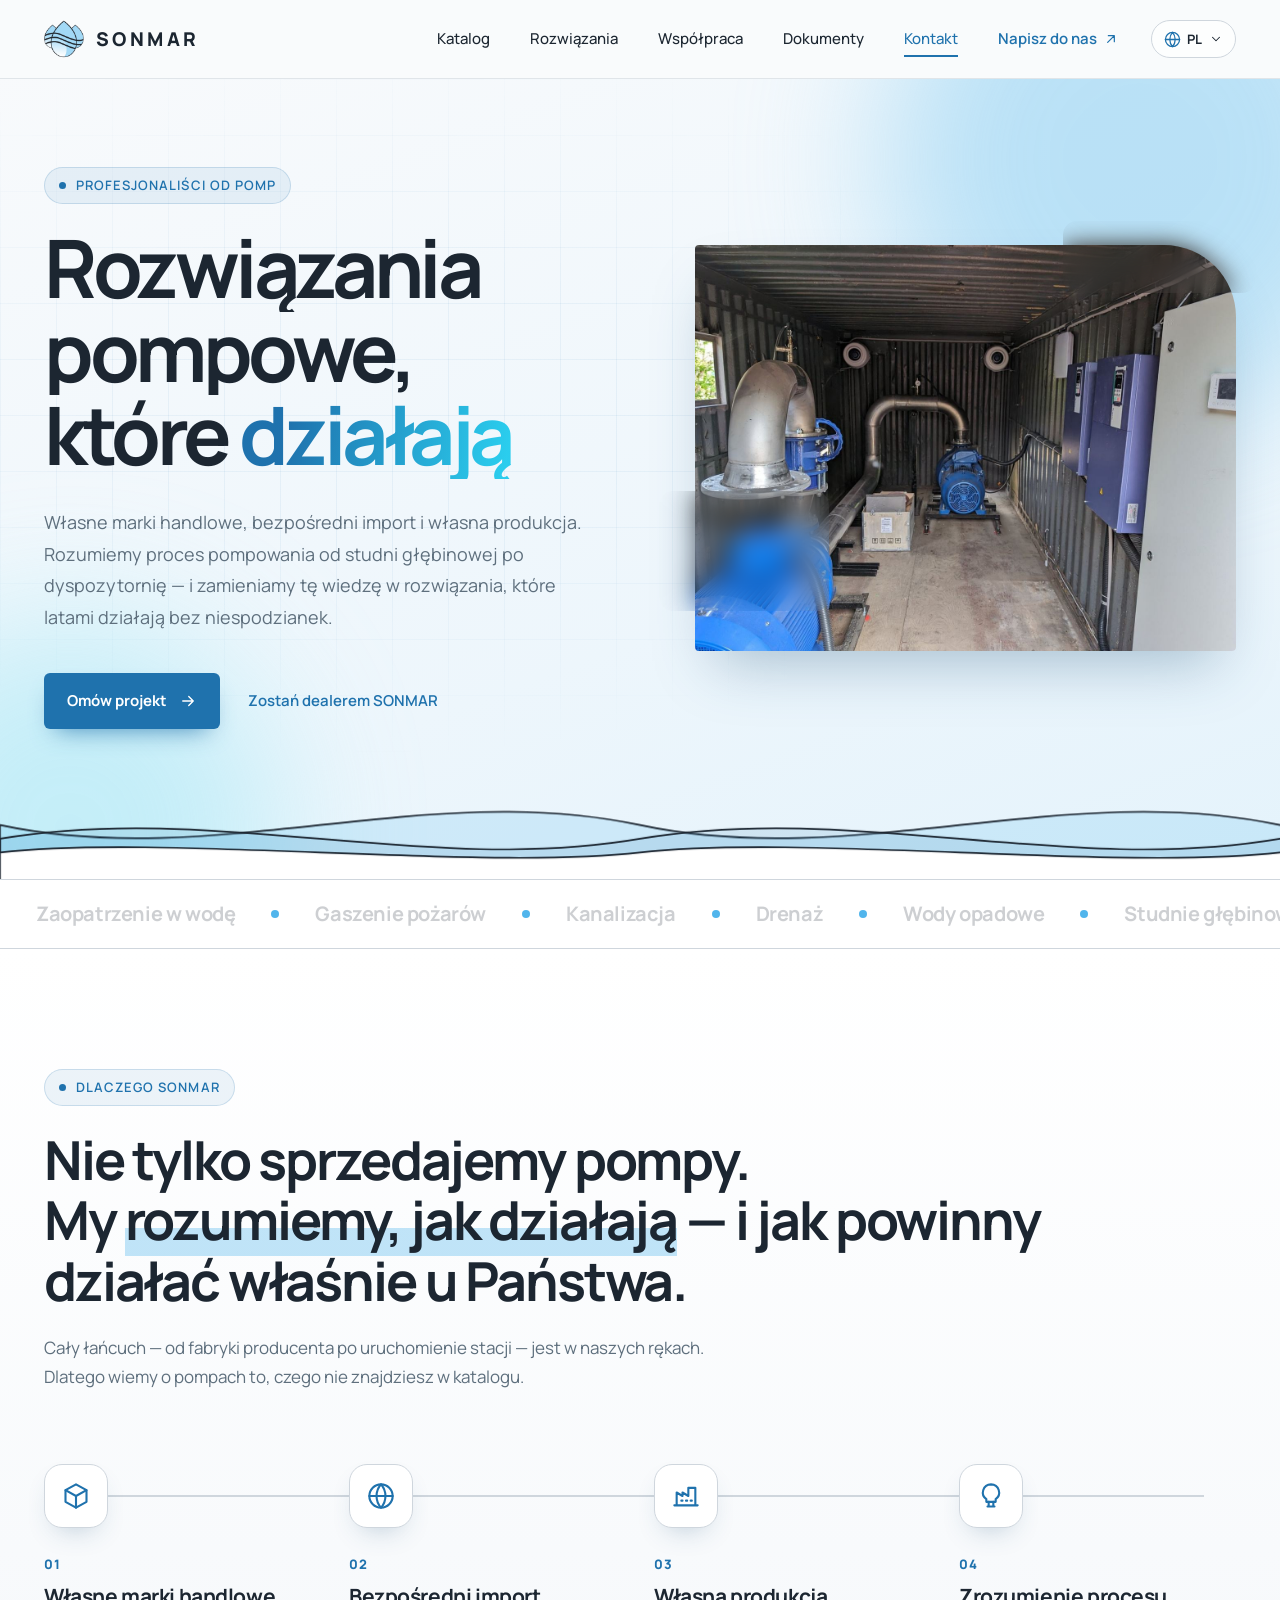
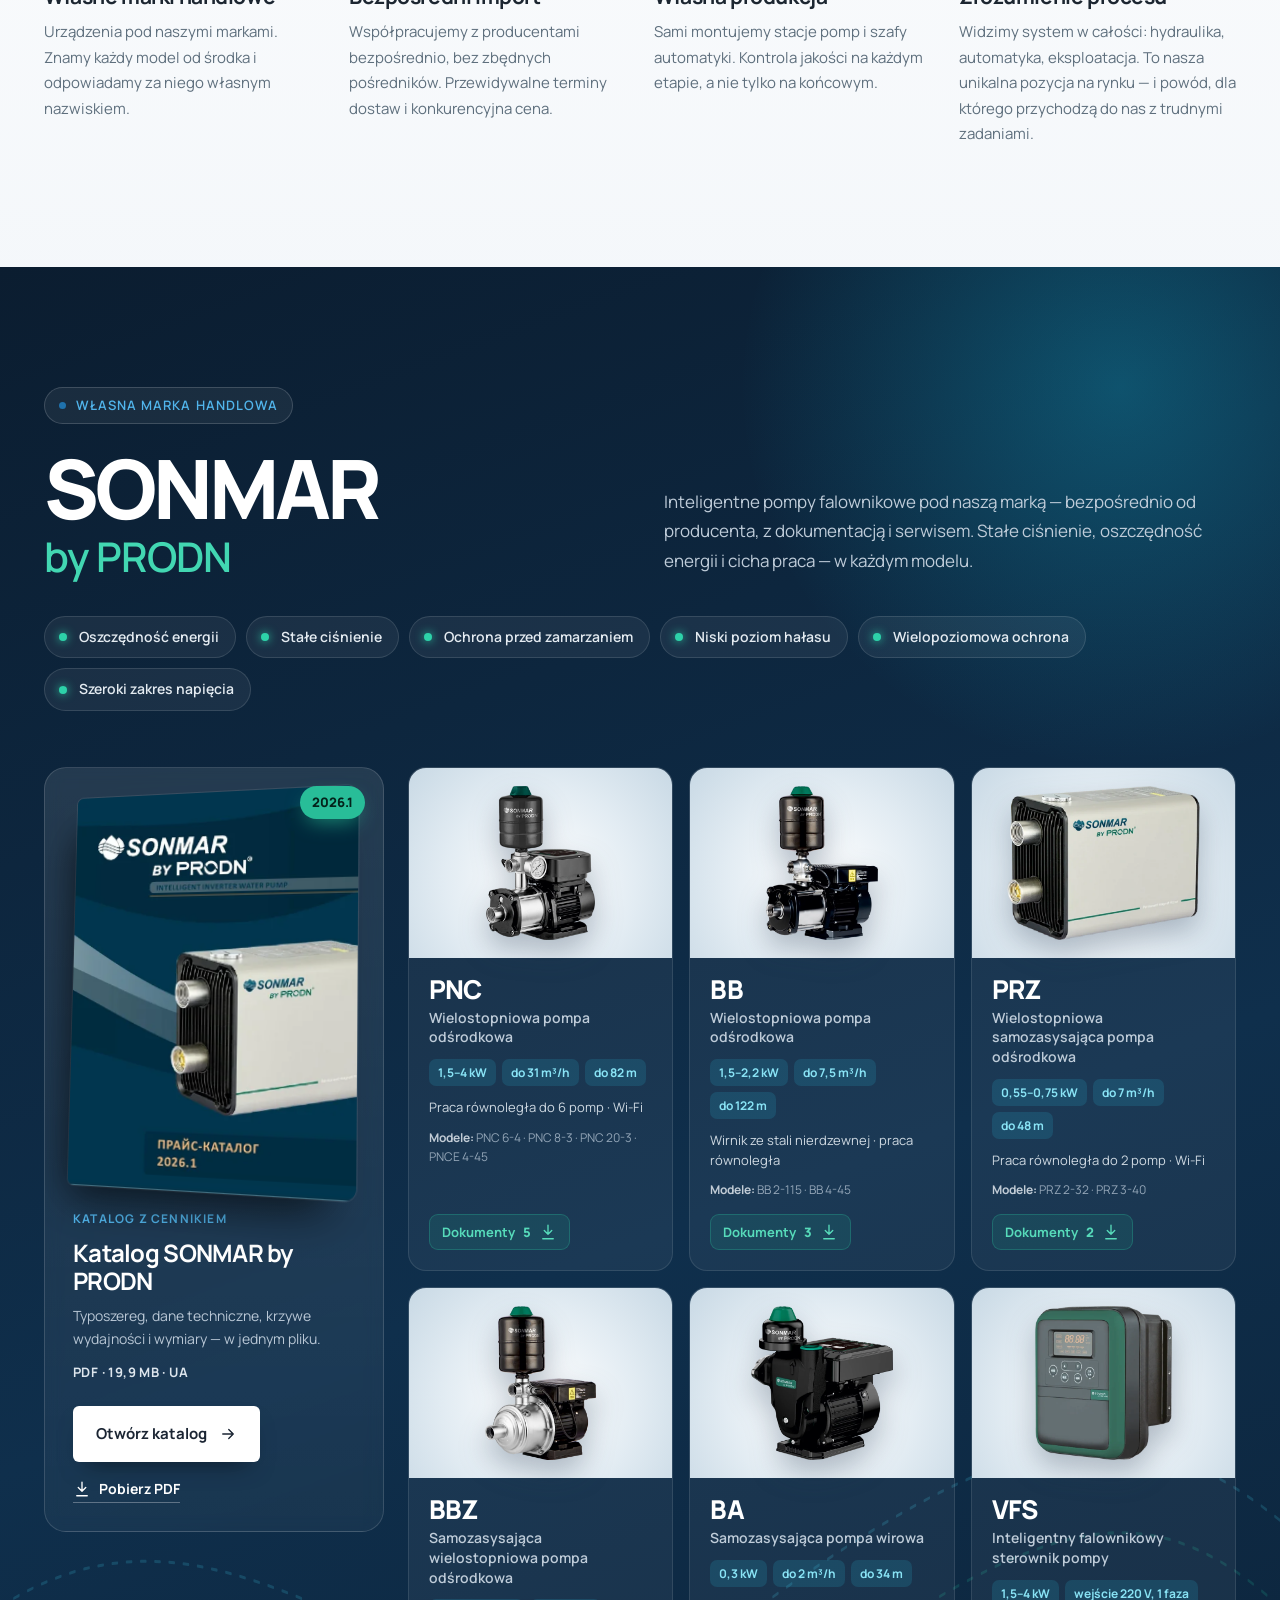
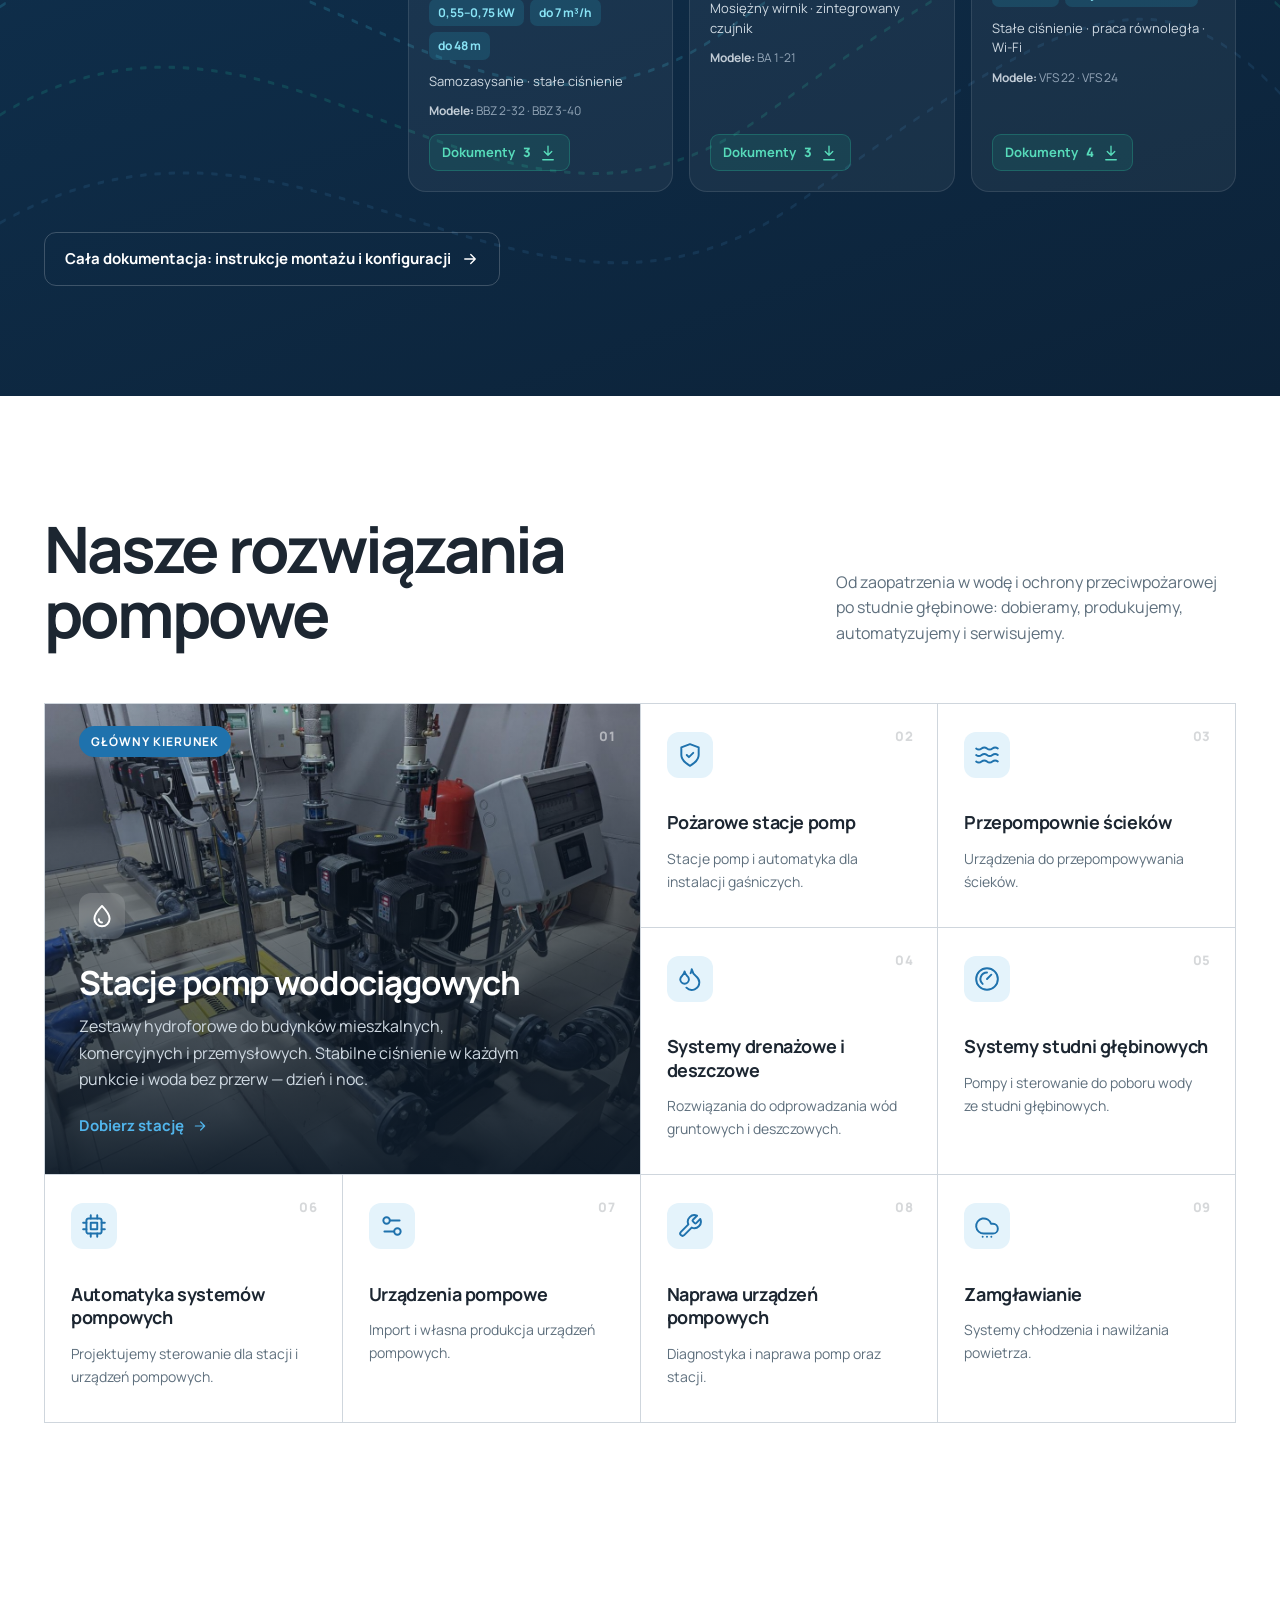
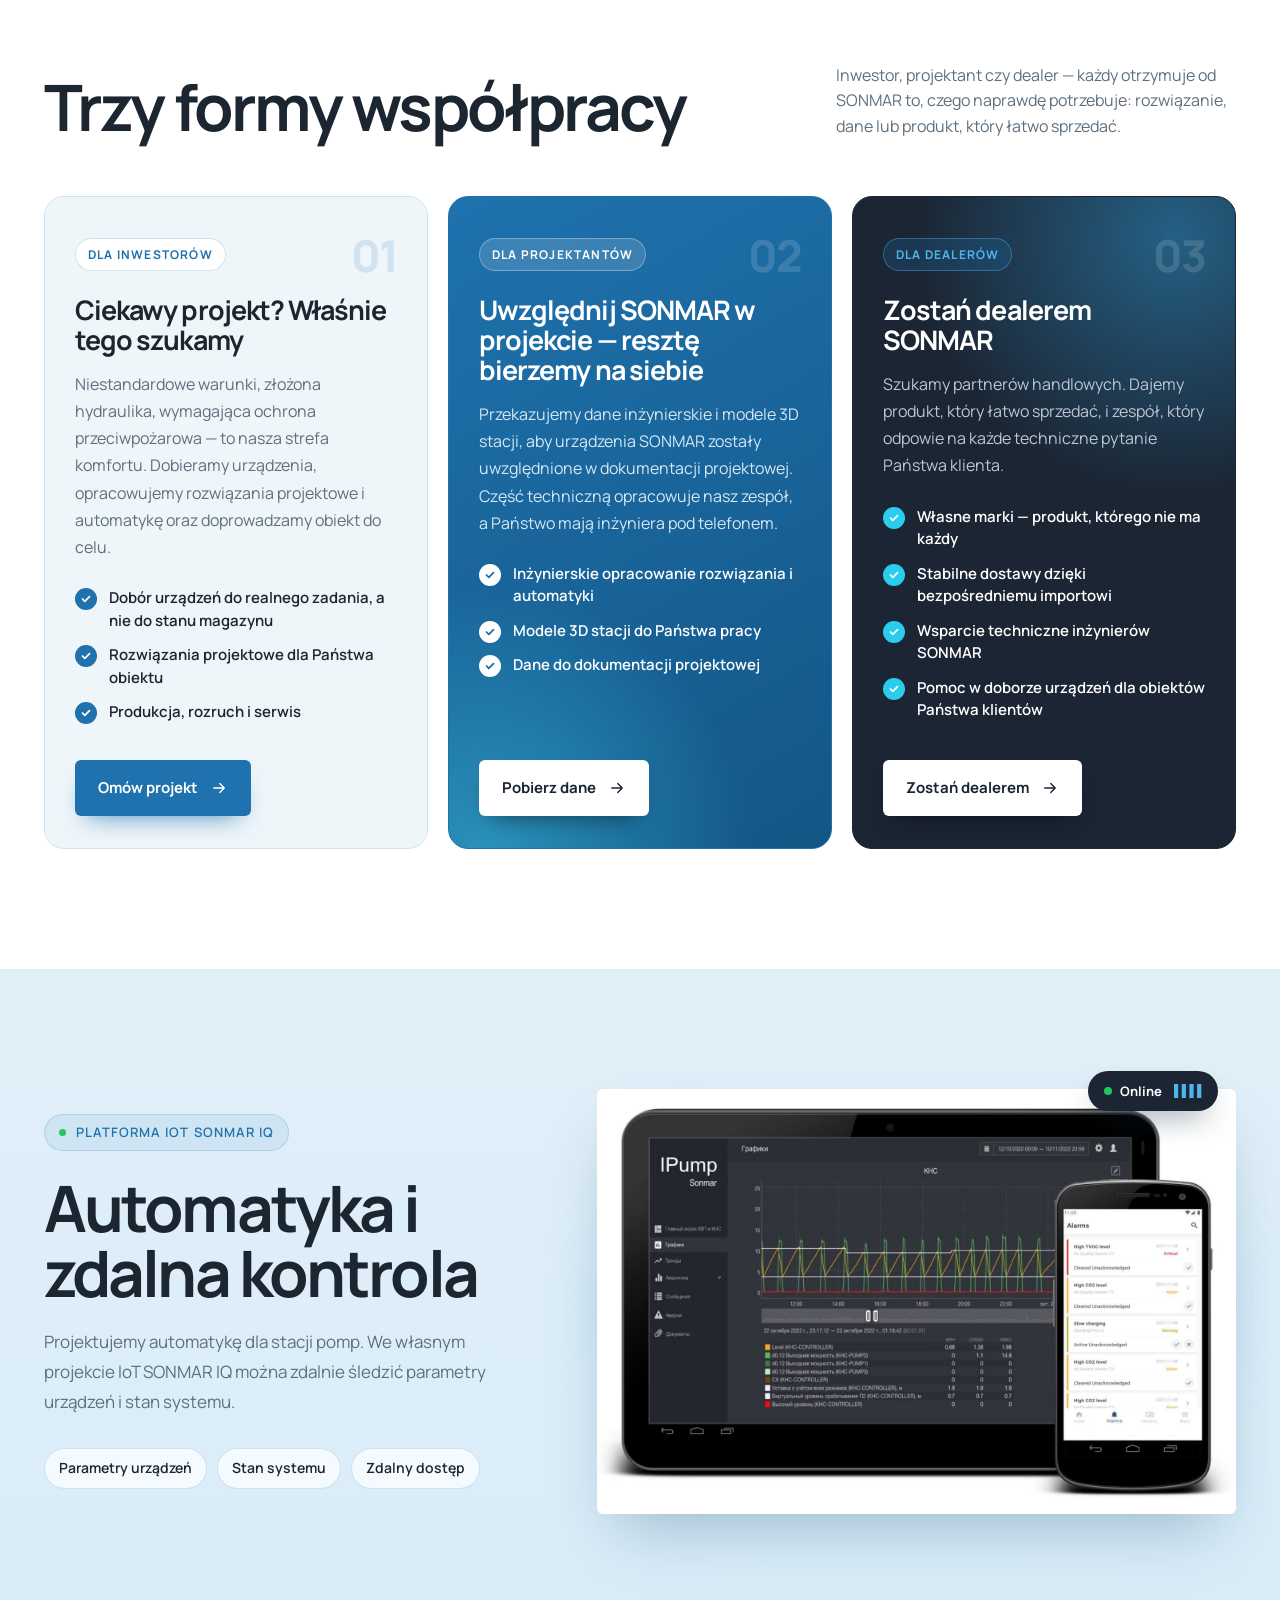
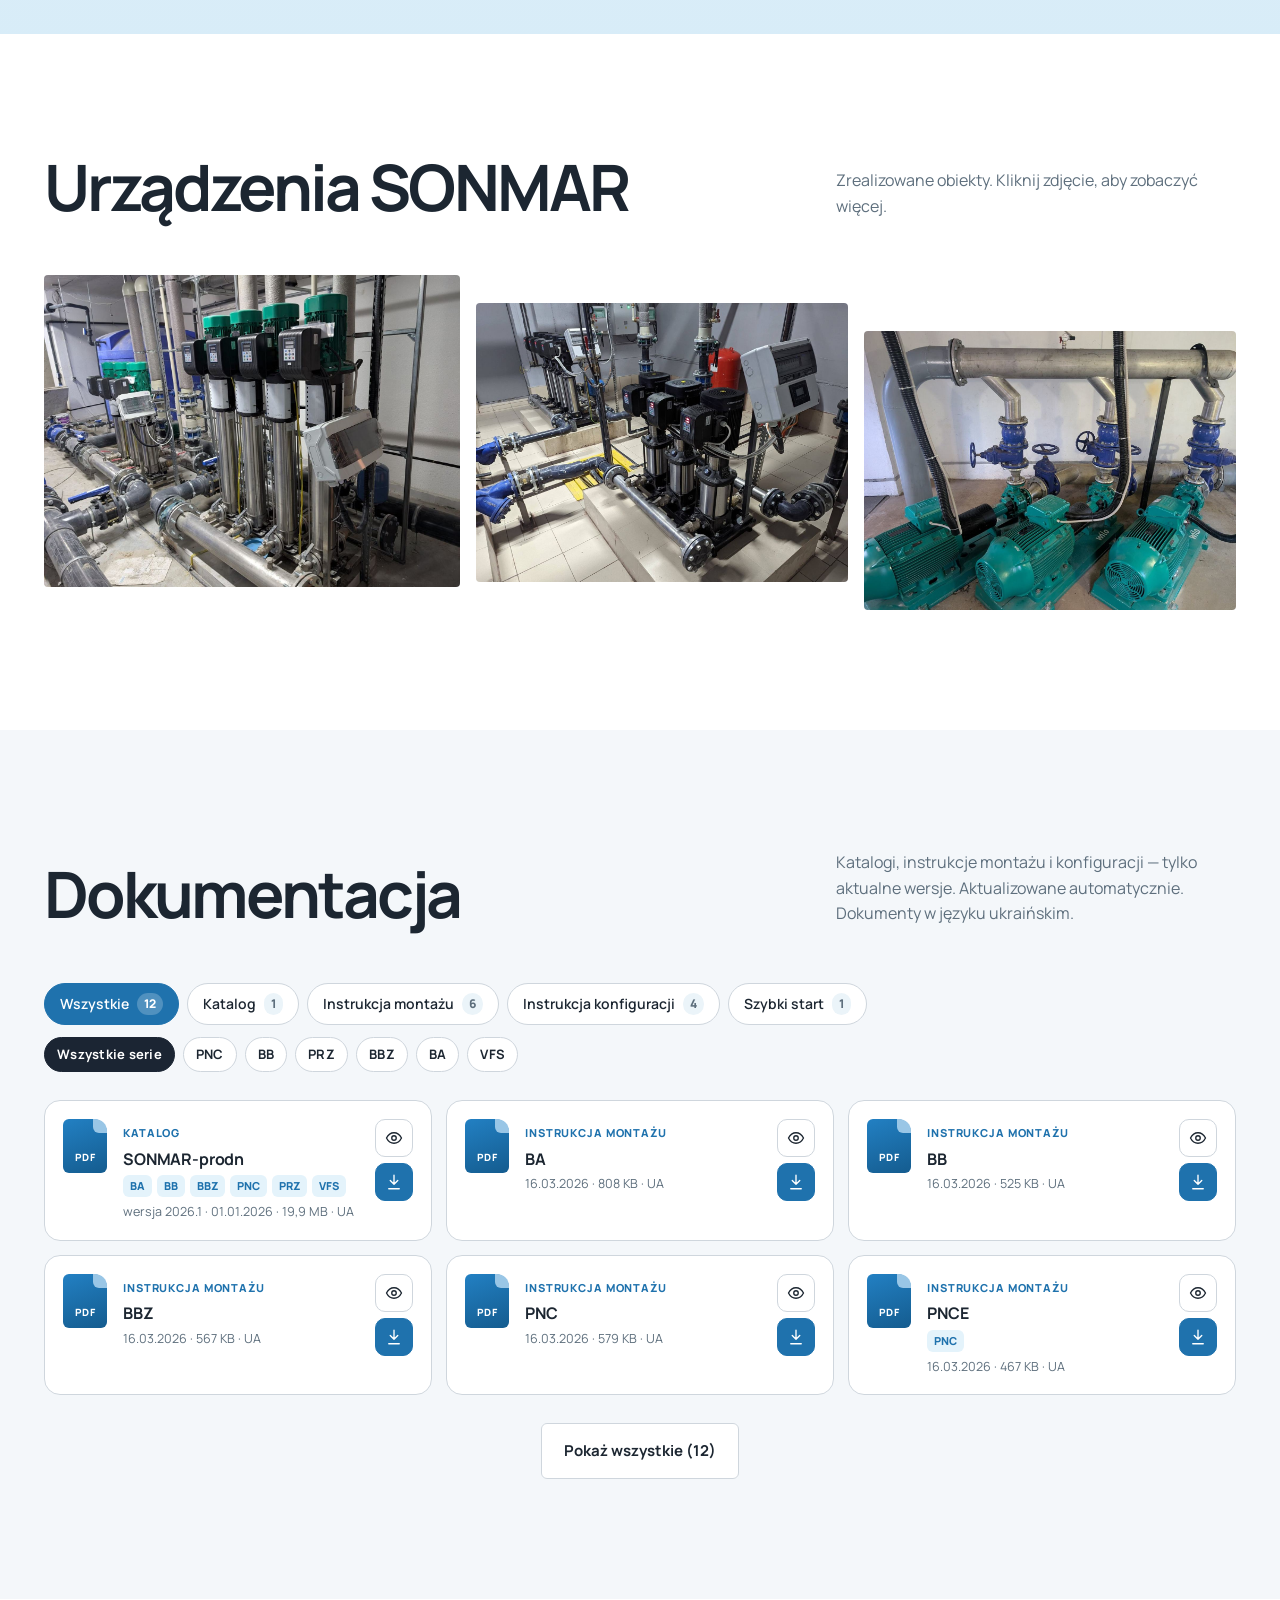
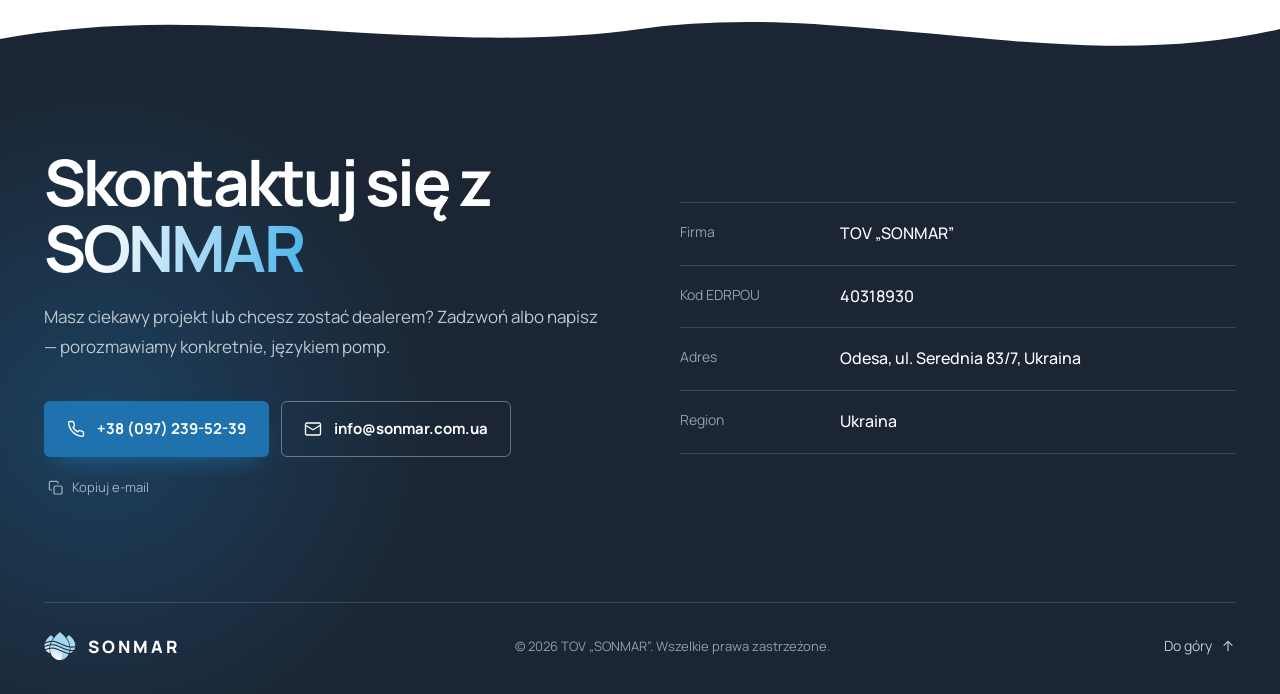
==== commit 9d4082c4: "Add own-brand catalog section and documentation library from Directus - New "SONMAR by PRODN" sectio" ====
--- a/pl/index.html
+++ b/pl/index.html
@@ -27,7 +27,7 @@
 <link href="https://fonts.googleapis.com" rel="preconnect"/>
 <link crossorigin="" href="https://fonts.gstatic.com" rel="preconnect"/>
 <link href="https://fonts.googleapis.com/css2?family=Manrope:wght@400;500;600;700;800&amp;display=swap" rel="stylesheet"/>
-<link href="../styles.css?v=202610081537" rel="stylesheet"/>
+<link href="../styles.css?v=202611110913" rel="stylesheet"/>
 </head>
 <body>
 <div aria-hidden="true" class="progress"><span></span></div>
@@ -39,10 +39,10 @@
 <span>SONMAR</span>
 </a>
 <nav aria-label="Główna nawigacja" class="nav" id="nav">
-<a href="#why">Dlaczego SONMAR</a>
+<a href="#brand">Katalog</a>
 <a href="#systems">Rozwiązania</a>
 <a href="#partners">Współpraca</a>
-<a href="#automation">Automatyka</a>
+<a href="#downloads">Dokumenty</a>
 <a href="#contacts">Kontakt</a>
 <a class="nav__cta" href="#contacts">Napisz do nas
           <svg aria-hidden="true" height="16" viewbox="0 0 24 24" width="16"><path d="M7 17 17 7M8 7h9v9"></path></svg>
@@ -163,6 +163,56 @@
 </div>
 </div>
 </section>
+<!-- ===== Own brand: SONMAR by PRODN (дані: data/catalog.json з Directus) ===== -->
+<section class="brand" data-catalog="../data/catalog.json" id="brand">
+<div aria-hidden="true" class="brand__bg">
+<svg class="brand__lines" preserveaspectratio="none" viewbox="0 0 1440 600">
+<path d="M0 420 C 300 340 520 520 820 430 S 1260 320 1440 380"></path>
+<path d="M0 470 C 320 390 560 560 860 470 S 1280 360 1440 420"></path>
+<path d="M0 520 C 340 440 600 600 900 510 S 1300 400 1440 460"></path>
+</svg>
+<div class="brand__glow"></div>
+</div>
+<div class="container">
+<div class="brand__head">
+<div>
+<span class="eyebrow eyebrow--dark reveal"><i class="dot"></i> Własna marka handlowa</span>
+<h2 class="brand__title reveal">SONMAR <span>by PRODN</span></h2>
+</div>
+<p class="brand__lead reveal" style="--d:.1s">Inteligentne pompy falownikowe pod naszą marką — bezpośrednio od producenta, z dokumentacją i serwisem. Stałe ciśnienie, oszczędność energii i cicha praca — w każdym modelu.</p>
+</div>
+<ul class="perks reveal" style="--d:.15s">
+<li>Oszczędność energii</li><li>Stałe ciśnienie</li><li>Ochrona przed zamarzaniem</li><li>Niski poziom hałasu</li><li>Wielopoziomowa ochrona</li><li>Szeroki zakres napięcia</li>
+</ul>
+<div class="brand__grid">
+<article class="catalog-card reveal" hidden="" id="catalogCard">
+<a class="catalog-card__cover" data-bind="open" rel="noopener" target="_blank">
+<img alt="Okładka katalogu SONMAR by PRODN" data-bind="cover" height="640" loading="lazy" width="468"/>
+<span class="catalog-card__badge" data-bind="version"></span>
+</a>
+<div class="catalog-card__body">
+<span class="catalog-card__tag">Katalog z cennikiem</span>
+<h3>Katalog SONMAR by PRODN</h3>
+<p>Typoszereg, dane techniczne, krzywe wydajności i wymiary — w jednym pliku.</p>
+<p class="catalog-card__meta" data-bind="meta"></p>
+<div class="catalog-card__actions">
+<a class="btn btn--light magnetic" data-bind="open" rel="noopener" target="_blank">Otwórz katalog
+                  <svg aria-hidden="true" height="18" viewbox="0 0 24 24" width="18"><path d="M5 12h14M13 6l6 6-6 6"></path></svg>
+</a>
+<a class="catalog-card__dl" data-bind="download">
+<svg aria-hidden="true" height="18" viewbox="0 0 24 24" width="18"><path d="M12 3v12M7 10l5 5 5-5M5 21h14"></path></svg>
+                  Pobierz PDF
+                </a>
+</div>
+</div>
+</article>
+<div aria-live="polite" class="families" id="families"></div>
+</div>
+<a class="brand__more reveal" href="#downloads">Cała dokumentacja: instrukcje montażu i konfiguracji
+          <svg aria-hidden="true" height="18" viewbox="0 0 24 24" width="18"><path d="M5 12h14M13 6l6 6-6 6"></path></svg>
+</a>
+</div>
+</section>
 <!-- ===== Systems ===== -->
 <section class="section" id="systems">
 <div class="container">
@@ -333,6 +383,23 @@
 </button>
 </div>
 </div>
+</section>
+<!-- ===== Downloads (дані: data/catalog.json з Directus) ===== -->
+<section class="section downloads" id="downloads">
+<div class="container">
+<div class="section__head">
+<h2 class="h2 reveal">Dokumentacja</h2>
+<p class="section__sub reveal" style="--d:.1s">Katalogi, instrukcje montażu i konfiguracji — tylko aktualne wersje. Aktualizowane automatycznie. Dokumenty w języku ukraińskim.</p>
+</div>
+<div class="dl-filters reveal">
+<div aria-label="Typ dokumentu" class="dl-chips" id="dlTypes" role="group"></div>
+<div aria-label="Seria" class="dl-chips dl-chips--sm" id="dlFamilies" role="group"></div>
+</div>
+<div aria-live="polite" class="dl-grid" id="dlGrid"></div>
+<p class="dl-empty" hidden="" id="dlEmpty">Brak dokumentów dla tego filtra.</p>
+<div class="dl-more"><button class="btn btn--outline" hidden="" id="dlMore">Pokaż wszystkie</button></div>
+</div>
+<template data-t-all="Wszystkie" data-t-all-series="Wszystkie serie" data-t-docs="Dokumenty" data-t-download="Pobierz" data-t-kb="KB" data-t-mb="MB" data-t-models="Modele" data-t-more="Pokaż wszystkie" data-t-open="Otwórz" data-t-series="Seria" data-t-type-cad="CAD/BIM" data-t-type-catalog="Katalog" data-t-type-install="Instrukcja montażu" data-t-type-leaflet="Ulotka" data-t-type-parts="Schemat części zamiennych" data-t-type-quick="Szybki start" data-t-type-setup="Instrukcja konfiguracji" data-t-type-tech="Dane techniczne" data-t-type-video="Wideo" data-t-version="wersja" id="dlText"></template>
 </section>
 <!-- ===== Contacts ===== -->
 <section class="contacts" id="contacts">
@@ -386,6 +453,6 @@
 <button aria-label="Następne zdjęcie" class="lightbox__nav lightbox__nav--next">›</button>
 </div>
 <div aria-live="polite" class="toast" id="toast" role="status"></div>
-<script defer="" src="../script.js?v=202610081537"></script>
+<script defer="" src="../script.js?v=202611110913"></script>
 </body>
 </html>
--- a/styles.css
+++ b/styles.css
@@ -554,6 +554,185 @@
 .footer__up svg { transition: transform .3s var(--ease); }
 .footer__up:hover svg { transform: translateY(-3px); }
 
+/* ============ Own brand: SONMAR by PRODN ============ */
+.brand {
+  position: relative; overflow: hidden; color: #fff; padding: 120px 0 110px;
+  background: linear-gradient(160deg, #0b1d30 0%, #0f2f4c 55%, #0c2238 100%);
+}
+.brand__bg { position: absolute; inset: 0; pointer-events: none; }
+.brand__lines { position: absolute; left: 0; bottom: 0; width: 100%; height: 75%; opacity: .5; }
+.brand__lines path { fill: none; stroke: hsl(190 85% 60% / .35); stroke-width: 1.4; stroke-dasharray: 6 10; animation: flowdash 30s linear infinite; }
+.brand__lines path:nth-child(2) { stroke: hsl(165 70% 50% / .3); animation-duration: 40s; }
+.brand__lines path:nth-child(3) { stroke: hsl(205 70% 60% / .25); animation-duration: 52s; }
+.brand__glow {
+  position: absolute; width: 760px; height: 760px; right: -220px; top: -260px; border-radius: 50%;
+  background: radial-gradient(closest-side, hsl(190 85% 50% / .28), transparent); animation: drift 18s ease-in-out infinite alternate;
+}
+.brand .container { position: relative; }
+.eyebrow--dark { color: var(--primary-300); background: hsl(0 0% 100% / .06); border-color: hsl(0 0% 100% / .16); }
+.brand__head { display: grid; grid-template-columns: 1fr 1fr; gap: 48px; align-items: end; }
+.brand__title { margin: 0; font-size: clamp(44px, 6.4vw, 84px); line-height: .98; letter-spacing: -.05em; font-weight: 800; }
+.brand__title span { display: block; font-weight: 600; font-size: .5em; letter-spacing: -.02em; color: hsl(165 65% 55%); margin-top: 8px; }
+.brand__lead { margin: 0; color: hsl(210 25% 80%); font-size: 17px; line-height: 1.75; }
+.perks { list-style: none; padding: 0; margin: 40px 0 56px; display: flex; flex-wrap: wrap; gap: 10px; }
+.perks li {
+  position: relative; padding: 9px 16px 9px 34px; border-radius: 999px; font-size: 14px; font-weight: 600;
+  background: hsl(0 0% 100% / .06); border: 1px solid hsl(0 0% 100% / .12); color: hsl(210 30% 92%);
+  transition: background .3s, border-color .3s, transform .3s var(--ease);
+}
+.perks li::before { content: ""; position: absolute; left: 14px; top: 50%; width: 8px; height: 8px; margin-top: -4px; border-radius: 50%; background: hsl(165 65% 50%); box-shadow: 0 0 10px hsl(165 65% 50%); }
+.perks li:hover { background: hsl(0 0% 100% / .12); border-color: hsl(165 65% 50% / .5); transform: translateY(-2px); }
+
+.brand__grid { display: grid; grid-template-columns: 340px 1fr; gap: 24px; align-items: start; }
+
+/* catalog card */
+.catalog-card {
+  position: sticky; top: 100px; border-radius: 22px; overflow: hidden; isolation: isolate;
+  background: linear-gradient(180deg, hsl(0 0% 100% / .1), hsl(0 0% 100% / .04)); border: 1px solid hsl(0 0% 100% / .14);
+  backdrop-filter: blur(8px); -webkit-backdrop-filter: blur(8px);
+}
+.catalog-card[hidden] { display: none; }
+.catalog-card__cover { position: relative; display: block; padding: 28px 28px 0; perspective: 900px; }
+.catalog-card__cover img {
+  width: 100%; height: auto; border-radius: 6px 12px 12px 6px; box-shadow: -14px 24px 40px -14px #000a, 0 0 0 1px hsl(0 0% 100% / .1);
+  transform: rotateY(-14deg) rotateX(4deg); transform-origin: left center; transition: transform .7s var(--ease);
+}
+.catalog-card__cover:hover img { transform: rotateY(-4deg) rotateX(1deg) scale(1.02); }
+.catalog-card__badge {
+  position: absolute; right: 18px; top: 18px; padding: 6px 12px; border-radius: 999px; font-weight: 800; font-size: 13px;
+  background: hsl(165 65% 45%); color: #04231b; box-shadow: 0 8px 20px -6px hsl(165 65% 40% / .8);
+}
+.catalog-card__badge:empty { display: none; }
+.catalog-card__body { padding: 24px 28px 28px; }
+.catalog-card__tag { font-size: 12px; font-weight: 700; letter-spacing: .1em; text-transform: uppercase; color: var(--primary-300); }
+.catalog-card h3 { margin: 8px 0 10px; font-size: 24px; line-height: 1.15; letter-spacing: -.03em; }
+.catalog-card p { margin: 0; color: hsl(210 25% 78%); font-size: 14px; line-height: 1.65; }
+.catalog-card__meta { margin-top: 12px !important; font-weight: 700; font-size: 13px !important; color: hsl(210 30% 90%) !important; letter-spacing: .03em; }
+.catalog-card__actions { display: flex; flex-wrap: wrap; align-items: center; gap: 16px 20px; margin-top: 22px; }
+.catalog-card__dl { display: inline-flex; align-items: center; gap: 8px; color: #fff; font-weight: 700; font-size: 14px; border-bottom: 1px solid hsl(0 0% 100% / .3); padding-bottom: 2px; transition: border-color .3s, color .3s; }
+.catalog-card__dl:hover { color: hsl(165 65% 60%); border-color: currentColor; }
+
+/* family cards */
+.families { display: grid; grid-template-columns: repeat(3, 1fr); gap: 16px; }
+.fam {
+  position: relative; display: flex; flex-direction: column; border-radius: 18px; overflow: hidden;
+  background: hsl(0 0% 100% / .05); border: 1px solid hsl(0 0% 100% / .1);
+  opacity: 0; transform: translateY(20px); animation: appear .7s var(--ease) forwards; animation-delay: calc(var(--i) * 70ms);
+  transition: border-color .4s, background .4s, transform .5s var(--ease), box-shadow .5s;
+}
+.fam:hover { background: hsl(0 0% 100% / .08); border-color: hsl(165 65% 50% / .45); transform: translateY(-6px); box-shadow: 0 30px 50px -30px #000c; }
+.fam__img {
+  position: relative; height: 190px; display: grid; place-items: center; padding: 18px;
+  background: radial-gradient(circle at 50% 60%, #fff 0%, hsl(205 40% 92%) 55%, hsl(205 35% 84%) 100%);
+}
+.fam__img img { max-height: 154px; max-width: 100%; width: auto; height: auto; object-fit: contain; filter: drop-shadow(0 14px 14px hsl(211 50% 20% / .3)); transition: transform .7s var(--ease); }
+.fam:hover .fam__img img { transform: scale(1.07) translateY(-4px); }
+.fam__body { display: flex; flex-direction: column; flex: 1; padding: 18px 20px 20px; }
+.fam__code { font-weight: 800; font-size: 26px; letter-spacing: -.03em; line-height: 1; color: #fff; }
+.fam__title { margin: 6px 0 12px; font-size: 14px; line-height: 1.4; font-weight: 600; color: hsl(210 25% 80%); }
+.fam__specs { list-style: none; padding: 0; margin: 0 0 12px; display: flex; flex-wrap: wrap; gap: 6px; }
+.fam__specs li { font-size: 12px; font-weight: 700; padding: 4px 9px; border-radius: 7px; background: hsl(190 85% 55% / .14); color: hsl(190 85% 75%); }
+.fam__feature { margin: 0 0 10px; font-size: 13px; color: hsl(210 25% 85%); line-height: 1.5; }
+.fam__models { margin: 0 0 14px; font-size: 12px; color: hsl(210 20% 65%); line-height: 1.6; }
+.fam__models span { color: hsl(210 20% 80%); font-weight: 700; }
+.fam__docs {
+  margin-top: auto; display: inline-flex; align-items: center; gap: 8px; align-self: flex-start;
+  font-size: 13px; font-weight: 700; color: hsl(165 65% 60%); padding: 7px 12px; border-radius: 9px;
+  background: hsl(165 65% 50% / .1); border: 1px solid hsl(165 65% 50% / .25); transition: background .3s, color .3s;
+}
+.fam__docs b { font-weight: 800; }
+.fam__docs:hover { background: hsl(165 65% 50%); color: #04231b; }
+
+.brand__more {
+  display: inline-flex; align-items: center; gap: 10px; margin-top: 40px; color: #fff; font-weight: 700; font-size: 15px;
+  padding: 14px 20px; border-radius: 12px; border: 1px solid hsl(0 0% 100% / .2); transition: background .3s, border-color .3s;
+}
+.brand__more:hover { background: hsl(0 0% 100% / .08); border-color: hsl(0 0% 100% / .45); }
+.brand__more svg { transition: transform .3s var(--ease); }
+.brand__more:hover svg { transform: translateX(4px); }
+
+@media (max-width: 1180px) {
+  .brand__grid { grid-template-columns: 1fr; }
+  .catalog-card { position: relative; top: 0; display: grid; grid-template-columns: 260px 1fr; align-items: center; }
+  .catalog-card__cover { padding: 24px; }
+}
+@media (max-width: 900px) {
+  .brand { padding: 90px 0 80px; }
+  .brand__head { grid-template-columns: 1fr; gap: 20px; }
+  .families { grid-template-columns: repeat(2, 1fr); }
+}
+@media (max-width: 600px) {
+  .catalog-card { grid-template-columns: 1fr; }
+  .catalog-card__cover { padding: 24px 40px 0; }
+  .families { grid-template-columns: 1fr; }
+  .fam { display: grid; grid-template-columns: 120px 1fr; }
+  .fam__img { height: auto; min-height: 100%; padding: 12px; }
+  .fam__img img { max-height: 130px; }
+  .fam__body { padding: 16px; }
+  .fam__code { font-size: 22px; }
+  .perks { margin: 28px 0 36px; }
+  .perks li { font-size: 13px; }
+}
+
+/* ============ Downloads ============ */
+.downloads { background: hsl(210 40% 97%); }
+.dl-filters { display: grid; gap: 12px; margin-bottom: 28px; }
+.dl-chips { display: flex; flex-wrap: wrap; gap: 8px; }
+.dl-chip {
+  display: inline-flex; align-items: center; gap: 8px; padding: 9px 15px; border-radius: 999px;
+  border: 1px solid var(--border); background: #fff; color: var(--fg); font-size: 14px; font-weight: 600;
+  transition: border-color .25s, background .25s, color .25s, transform .3s var(--ease);
+}
+.dl-chip span { font-size: 12px; font-weight: 800; padding: 1px 7px; border-radius: 999px; background: var(--muted); color: var(--muted-fg); }
+.dl-chip:hover { border-color: var(--primary); color: var(--primary); }
+.dl-chip.is-active { background: var(--primary); border-color: var(--primary); color: #fff; }
+.dl-chip.is-active span { background: hsl(0 0% 100% / .22); color: #fff; }
+.dl-chips--sm .dl-chip { padding: 6px 12px; font-size: 13px; font-weight: 700; letter-spacing: .02em; }
+.dl-chips--sm .dl-chip.is-active { background: var(--dark); border-color: var(--dark); }
+
+.dl-grid { display: grid; grid-template-columns: repeat(3, 1fr); gap: 14px; }
+.doc {
+  display: grid; grid-template-columns: auto 1fr auto; gap: 16px; align-items: start; padding: 18px;
+  background: #fff; border: 1px solid var(--border); border-radius: 16px;
+  opacity: 0; transform: translateY(14px); animation: appear .55s var(--ease) forwards; animation-delay: calc(var(--i) * 45ms);
+  transition: border-color .3s, box-shadow .4s, transform .4s var(--ease);
+}
+.doc:hover { border-color: hsl(205 70% 40% / .45); box-shadow: 0 18px 36px -24px hsl(205 60% 30% / .5); transform: translateY(-3px); }
+.doc__icon {
+  position: relative; width: 44px; height: 54px; border-radius: 6px 14px 6px 6px; display: grid; place-items: end center; padding-bottom: 8px;
+  background: linear-gradient(160deg, hsl(205 70% 45%), hsl(205 75% 32%)); color: #fff; font-size: 10px; font-weight: 800; letter-spacing: .05em;
+}
+.doc__icon::before { content: ""; position: absolute; top: 0; right: 0; width: 14px; height: 14px; border-radius: 0 12px 0 6px; background: hsl(205 60% 75%); }
+.doc__body { min-width: 0; }
+.doc__type { font-size: 11px; font-weight: 800; letter-spacing: .08em; text-transform: uppercase; color: var(--primary); }
+.doc__title { margin: 4px 0 6px; font-size: 16px; line-height: 1.3; letter-spacing: -.01em; overflow-wrap: anywhere; }
+.doc__tags { display: flex; flex-wrap: wrap; gap: 5px; margin: 0 0 6px; }
+.doc__tags span { font-size: 11px; font-weight: 800; padding: 2px 7px; border-radius: 6px; background: var(--secondary); color: var(--primary); }
+.doc__meta { margin: 0; font-size: 12.5px; color: var(--muted-fg); line-height: 1.5; }
+.doc__actions { display: flex; flex-direction: column; gap: 6px; }
+.doc__actions a {
+  width: 38px; height: 38px; border-radius: 10px; display: grid; place-items: center;
+  border: 1px solid var(--border); color: var(--fg); transition: background .25s, color .25s, border-color .25s;
+}
+.doc__actions a:hover { border-color: var(--primary); color: var(--primary); }
+.doc__actions .doc__dl { background: var(--primary); border-color: var(--primary); color: #fff; }
+.doc__actions .doc__dl:hover { background: var(--primary-600); color: #fff; }
+.dl-empty { color: var(--muted-fg); margin: 8px 0 0; }
+.dl-more { display: flex; justify-content: center; margin-top: 28px; }
+.dl-more .btn[hidden] { display: none; }
+.btn--outline { border-color: var(--border); color: var(--fg); background: #fff; }
+.btn--outline:hover { border-color: var(--primary); color: var(--primary); }
+@media (max-width: 1024px) { .dl-grid { grid-template-columns: repeat(2, 1fr); } }
+@media (max-width: 640px) {
+  .dl-grid { grid-template-columns: 1fr; }
+  .dl-chips { flex-wrap: nowrap; overflow-x: auto; margin: 0 -16px; padding: 2px 16px 6px; scrollbar-width: none; }
+  .dl-chips::-webkit-scrollbar { display: none; }
+  .dl-chip { flex: none; }
+}
+
+@keyframes flowdash { to { stroke-dashoffset: -480; } }
+@media (prefers-reduced-motion: reduce) { .fam, .doc { opacity: 1; transform: none; } }
+
 /* ============ Lightbox / toast ============ */
 .lightbox {
   position: fixed; inset: 0; z-index: 200; display: grid; place-items: center; padding: 24px;
